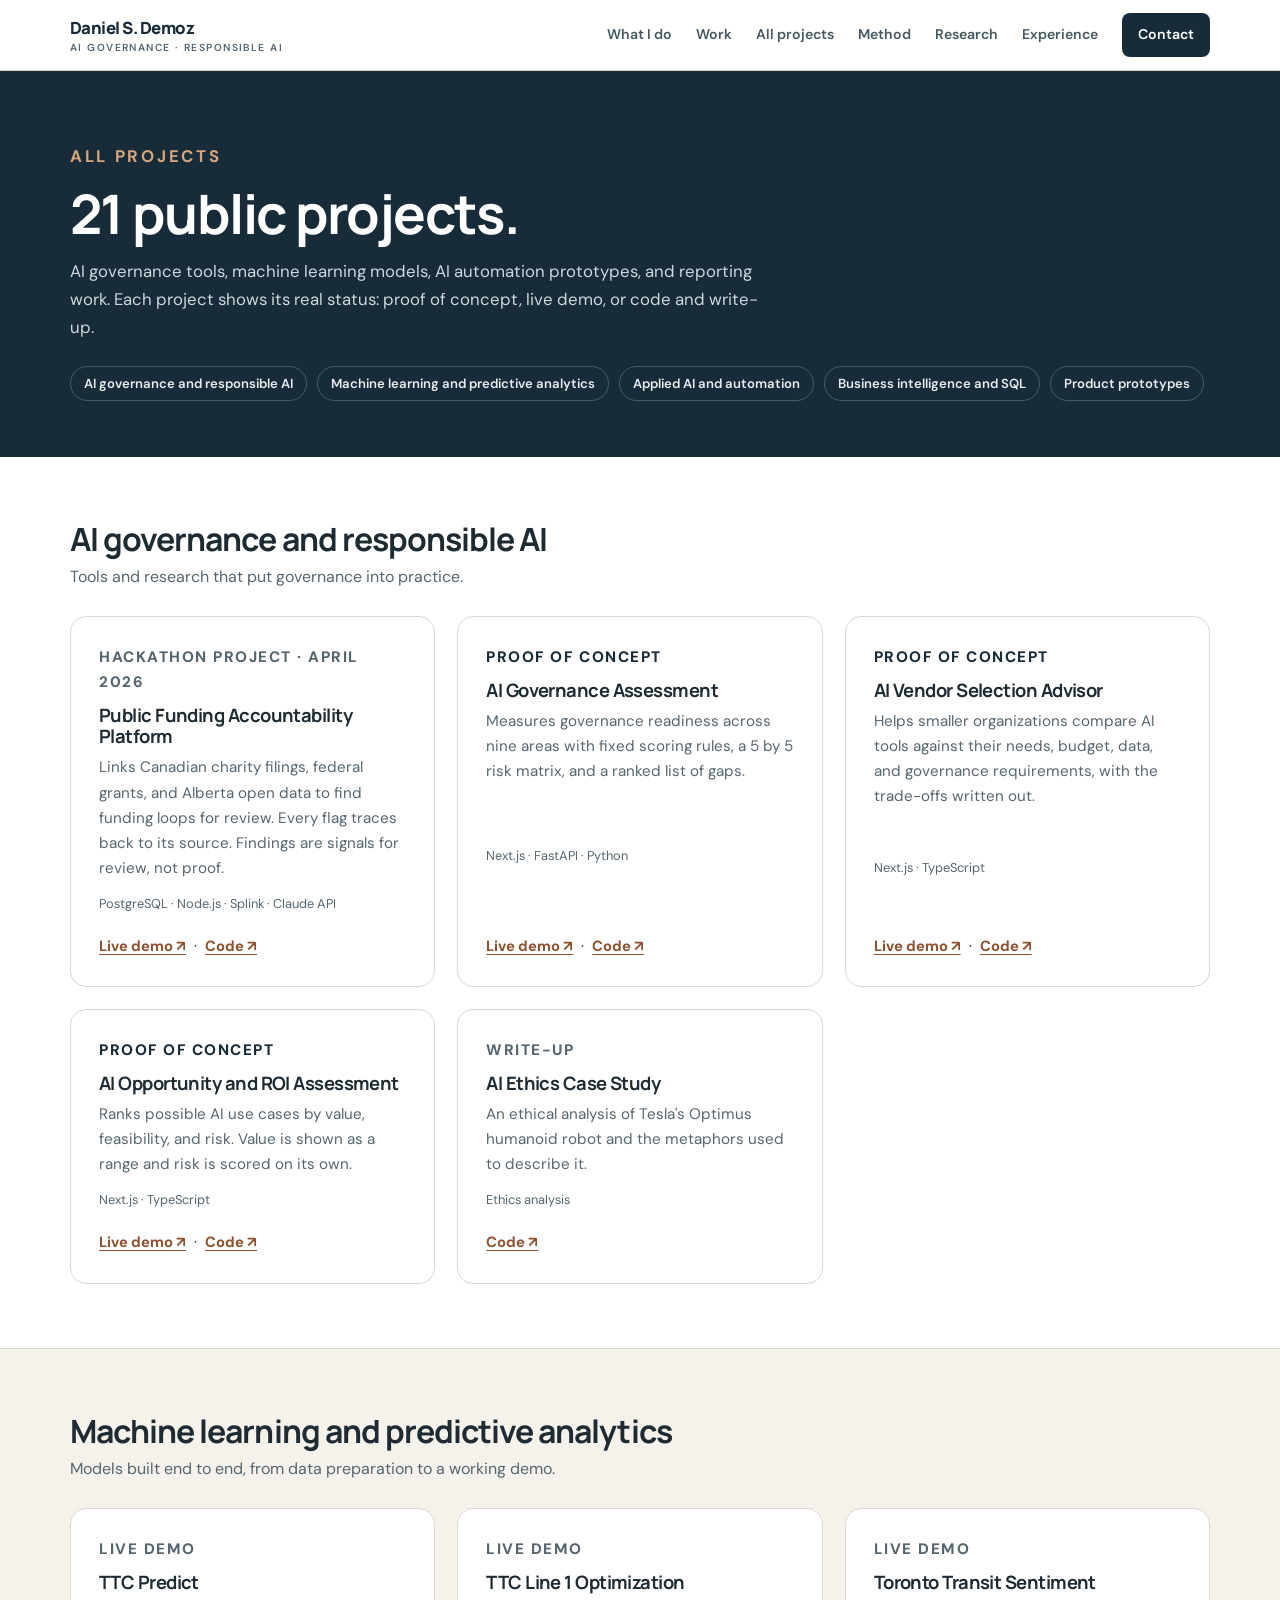
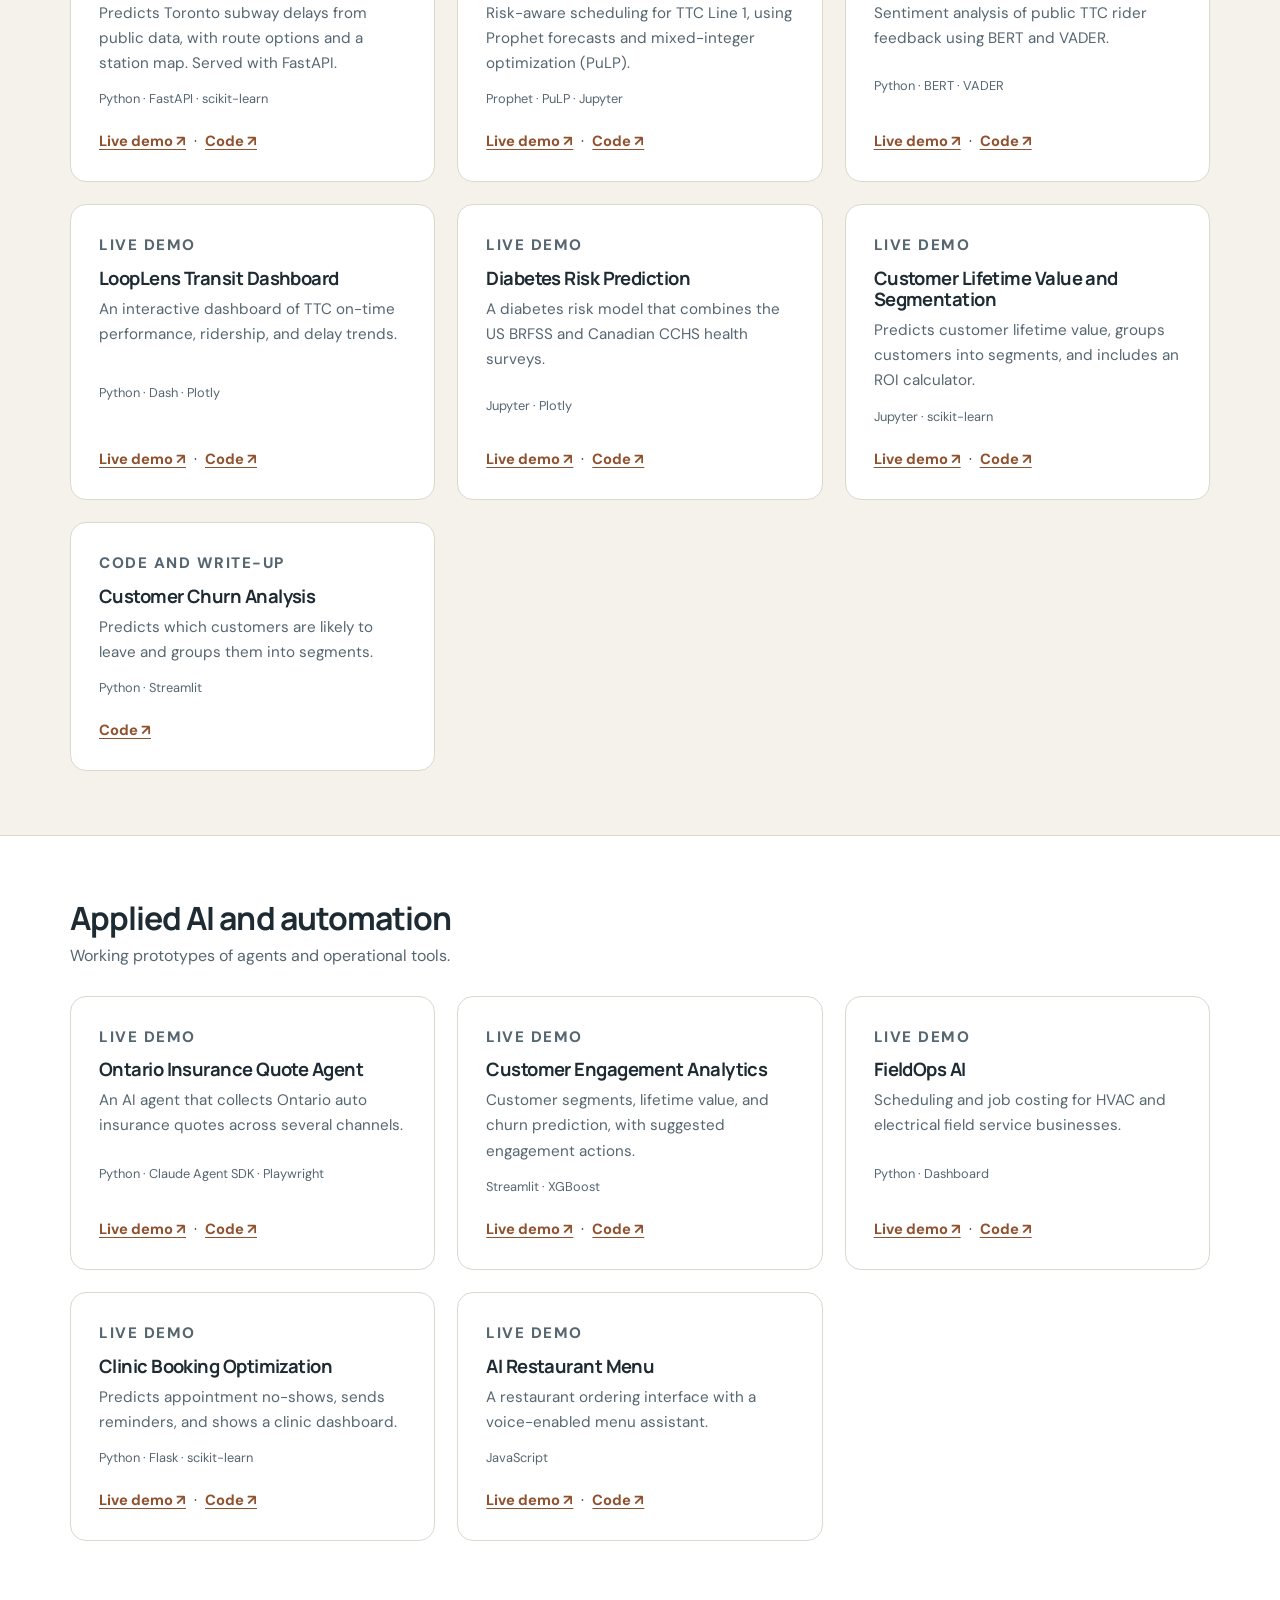
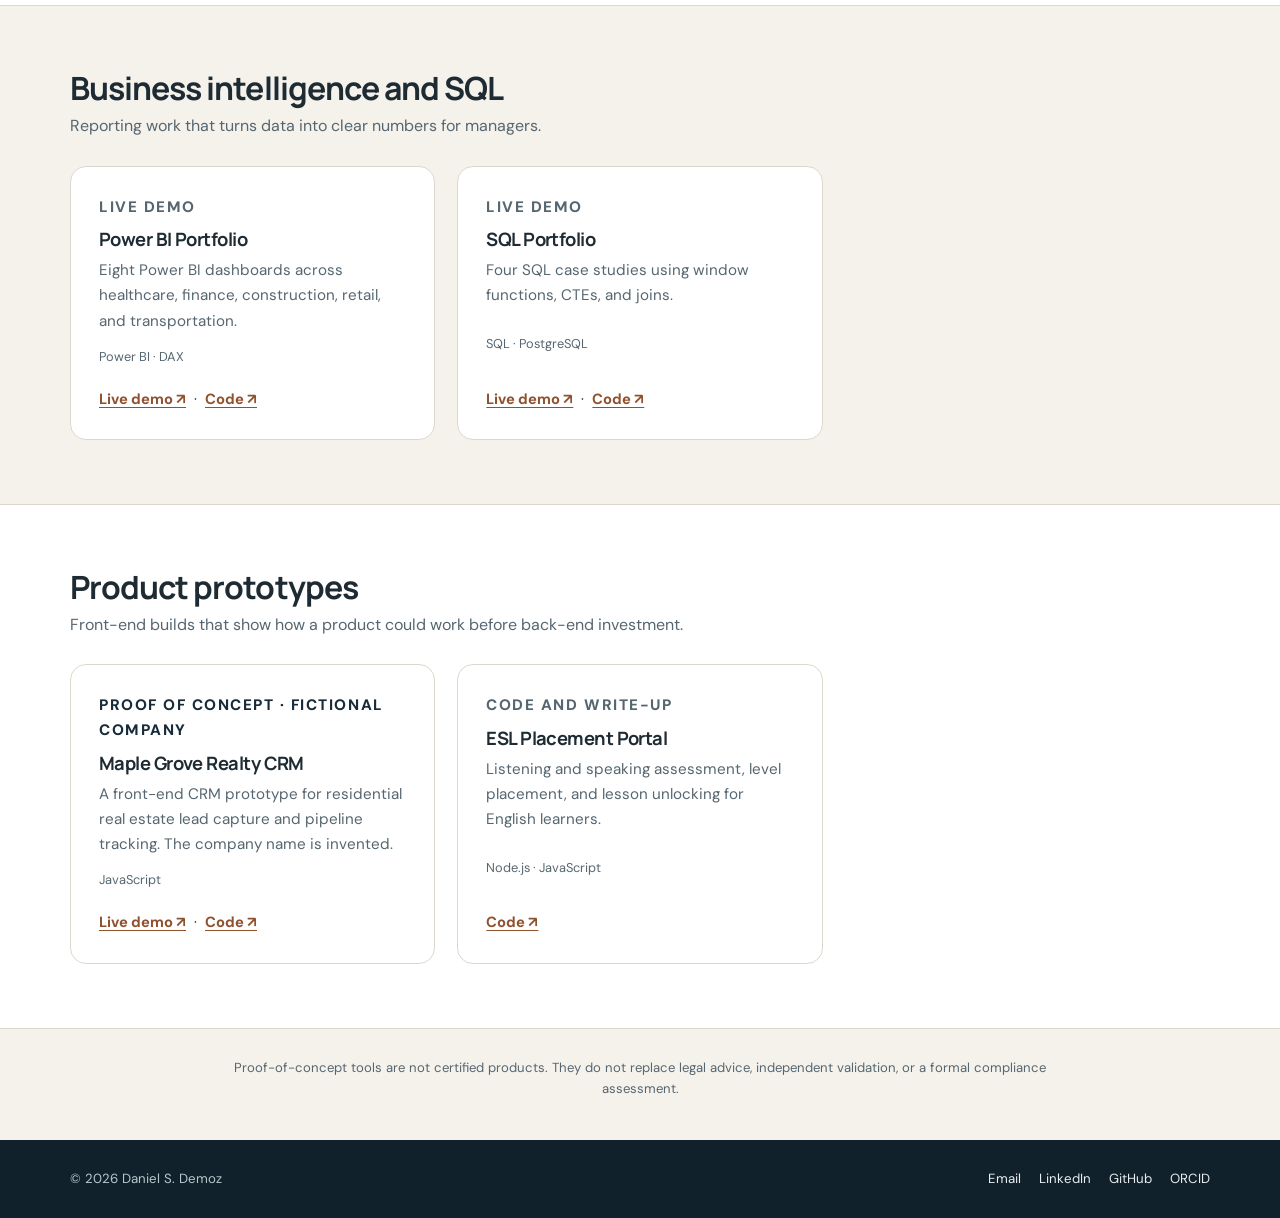
==== projects.html @ 6d8df090 "Add All projects page and link it from the home page" ====
<!doctype html>
<html lang="en">
<head>
  <meta charset="utf-8">
  <meta name="viewport" content="width=device-width, initial-scale=1">
  <title>All projects | Daniel S. Demoz</title>
  <meta name="description" content="All public projects by Daniel S. Demoz: AI governance tools, machine learning models, AI automation prototypes, Power BI and SQL work.">
  <meta name="author" content="Daniel S. Demoz">
  <meta name="theme-color" content="#172b38">
  <link rel="canonical" href="https://danieldemoz.com/projects">
  <meta property="og:type" content="website">
  <meta property="og:title" content="All projects | Daniel S. Demoz">
  <meta property="og:description" content="AI governance tools, machine learning models, AI automation prototypes, Power BI and SQL work.">
  <meta property="og:url" content="https://danieldemoz.com/projects">
  <meta property="og:image" content="https://danieldemoz.com/og-image.jpg">
  <meta name="twitter:card" content="summary_large_image">
  <link rel="icon" href="data:image/svg+xml,%3Csvg xmlns='http://www.w3.org/2000/svg' viewBox='0 0 64 64'%3E%3Crect width='64' height='64' rx='14' fill='%23172b38'/%3E%3Ctext x='32' y='42' text-anchor='middle' font-family='Arial' font-weight='700' font-size='26' fill='%23d7a47b'%3EDD%3C/text%3E%3C/svg%3E">
  <link rel="preconnect" href="https://fonts.googleapis.com">
  <link rel="preconnect" href="https://fonts.gstatic.com" crossorigin>
  <link href="https://fonts.googleapis.com/css2?family=DM+Sans:ital,wght@0,400;0,500;0,600;0,700;1,400&family=Manrope:wght@600;700;800&display=swap" rel="stylesheet">
  <style>
    :root {
      --navy: #172b38; --navy-2: #1f3a49; --navy-3: #10212b;
      --ink: #1e2b33; --muted: #566670; --paper: #f5f2ec; --white: #fff;
      --line: #ddd8ce; --line-2: #e9e4db;
      --copper: #b87548; --copper-dark: #8f512e; --copper-light: #d7a47b; --soft-copper: #f6ece2;
      --soft-blue: #eaf0f2;
      --radius: 16px; --shadow: 0 16px 40px rgba(23,43,56,.08); --max: 1140px;
    }
    * { box-sizing: border-box; }
    html { scroll-behavior: smooth; scroll-padding-top: 84px; }
    body { margin: 0; background: var(--paper); color: var(--ink); font-family: "DM Sans", system-ui, -apple-system, "Segoe UI", sans-serif; line-height: 1.65; -webkit-font-smoothing: antialiased; }
    img { max-width: 100%; height: auto; display: block; }
    a { color: inherit; }
    a:focus-visible, button:focus-visible { outline: 3px solid var(--copper); outline-offset: 3px; border-radius: 4px; }
    h1, h2, h3, .display { font-family: Manrope, "DM Sans", sans-serif; letter-spacing: -.03em; line-height: 1.15; margin: 0; }
    h2 { font-size: clamp(1.85rem, 3vw, 2.6rem); margin: .3rem 0 1rem; }
    h3 { font-size: 1.18rem; margin-bottom: .5rem; }
    p { margin: 0 0 1rem; }
    .container { width: min(var(--max), calc(100% - 40px)); margin-inline: auto; }
    .section { padding: 92px 0; border-bottom: 1px solid var(--line); }
    .section.white { background: var(--white); }
    .section.blue { background: var(--soft-blue); }
    .eyebrow { color: var(--copper-dark); text-transform: uppercase; letter-spacing: .16em; font-size: .74rem; font-weight: 700; margin: 0 0 .7rem; }
    .section-head { max-width: 740px; margin: 0 auto 46px; text-align: center; }
    .section-head p { color: var(--muted); font-size: 1.05rem; }
    .small { font-size: .85rem; }
    .skip { position: absolute; left: -999px; top: 8px; background: #fff; padding: 8px 12px; z-index: 50; }
    .skip:focus { left: 8px; }

    /* Nav */
    .nav { position: sticky; top: 0; z-index: 20; background: rgba(255,255,255,.95); backdrop-filter: blur(14px); border-bottom: 1px solid var(--line); }
    .nav-inner { min-height: 70px; display: flex; align-items: center; justify-content: space-between; gap: 24px; }
    .brand { text-decoration: none; font: 800 1.05rem Manrope, sans-serif; letter-spacing: -.03em; white-space: nowrap; color: var(--navy); }
    .brand small { display: block; color: var(--muted); font: 600 .64rem "DM Sans", sans-serif; letter-spacing: .14em; text-transform: uppercase; margin-top: 2px; }
    .nav-links { display: flex; align-items: center; gap: 24px; }
    .nav-links a { text-decoration: none; font-size: .88rem; font-weight: 600; color: #465761; }
    .nav-links a:hover { color: var(--copper-dark); }
    .nav-links .nav-cta { background: var(--navy); color: #fff; padding: 10px 16px; border-radius: 8px; }
    .nav-links .nav-cta:hover { background: var(--navy-2); color: #fff; }
    .menu-toggle { display: none; background: transparent; border: 1px solid var(--line); padding: 8px 12px; border-radius: 8px; color: var(--navy); font: 600 .9rem "DM Sans", sans-serif; cursor: pointer; }

    /* Hero */
    .hero { position: relative; background: var(--navy); color: #fff; padding: 92px 0 84px; overflow: hidden; }
    .hero::before { content: ""; position: absolute; inset: 0; background-image: radial-gradient(rgba(255,255,255,.07) 1px, transparent 1px); background-size: 22px 22px; mask-image: linear-gradient(90deg, transparent 0%, #000 55%, #000 100%); -webkit-mask-image: linear-gradient(90deg, transparent 0%, #000 55%, #000 100%); pointer-events: none; }
    .hero::after { content: ""; position: absolute; left: 0; top: 0; bottom: 0; width: 6px; background: var(--copper); }
    .hero-grid { position: relative; display: grid; grid-template-columns: minmax(0, 1.5fr) minmax(250px, .7fr); align-items: center; gap: 64px; }
    .hero .eyebrow { color: var(--copper-light); }
    .hero h1 { color: #fff; font-size: clamp(2.5rem, 5.4vw, 4.4rem); margin: .4rem 0 1.4rem; max-width: 780px; letter-spacing: -.04em; }
    .hero h1 span { color: var(--copper-light); }
    .hero-lead { color: #f1f4f5; font-size: clamp(1.15rem, 2vw, 1.38rem); max-width: 660px; margin-bottom: 1rem; font-weight: 500; }
    .hero-copy { color: #c7d3d9; max-width: 640px; }
    .hero-actions { display: flex; flex-wrap: wrap; gap: 12px; margin-top: 30px; }
    .btn { display: inline-flex; align-items: center; justify-content: center; gap: 6px; min-height: 46px; padding: 12px 19px; border-radius: 8px; text-decoration: none; font-weight: 700; font-size: .92rem; transition: transform .18s ease, background .18s ease, border-color .18s ease; }
    .btn:hover { transform: translateY(-2px); }
    .facts { margin: 14px 0 16px; display: grid; gap: 8px; }
    .facts div { display: grid; grid-template-columns: 78px 1fr; gap: 10px; font-size: .9rem; line-height: 1.5; }
    .facts dt { font-weight: 700; color: var(--copper); text-transform: uppercase; letter-spacing: .06em; font-size: .72rem; padding-top: 3px; }
    .facts dd { margin: 0; color: var(--muted); }
    .btn-copper { background: var(--copper-light); color: #172b38; }
    .btn-copper:hover { background: #e6b991; }
    .btn-outline-light { border: 1px solid #7f9099; color: #fff; }
    .btn-outline-light:hover { background: rgba(255,255,255,.08); border-color: #b9c6cc; }
    .btn-outline { border: 1px solid var(--line); color: var(--navy); background: #fff; }
    .btn-outline:hover { border-color: var(--copper); }
    .hero-frameworks { margin-top: 34px; padding-top: 22px; border-top: 1px solid rgba(255,255,255,.12); display: flex; flex-wrap: wrap; gap: 8px; align-items: center; }
    .hero-frameworks span:first-child { color: #9fb0b8; font-size: .74rem; letter-spacing: .12em; text-transform: uppercase; font-weight: 700; margin-right: 6px; }
    .chip-dark { border: 1px solid rgba(255,255,255,.18); color: #dfe7ea; border-radius: 99px; padding: 4px 11px; font-size: .76rem; font-weight: 600; }
    .portrait-wrap { max-width: 320px; justify-self: end; width: 100%; }
    .portrait { border-radius: 18px; overflow: hidden; border: 1px solid rgba(255,255,255,.18); background: var(--navy-2); box-shadow: 0 28px 70px rgba(0,0,0,.28); }
    .portrait img { width: 100%; aspect-ratio: 4 / 5; object-fit: cover; object-position: center 20%; }
    .portrait-note { color: #c7d3d9; font-size: .8rem; padding: 13px 16px; border-top: 1px solid rgba(255,255,255,.12); display: flex; justify-content: space-between; gap: 8px; }
    .portrait-note strong { color: #fff; font-weight: 600; }

    /* Proof strip */
    .proof { background: #e9e4db; border-bottom: 1px solid var(--line); }
    .proof-grid { display: grid; grid-template-columns: repeat(4, 1fr); }
    .proof-item { padding: 28px 22px; border-right: 1px solid #d4cec2; }
    .proof-item:last-child { border-right: 0; }
    .proof-value { display: block; font: 800 clamp(1.2rem, 2vw, 1.6rem) Manrope, sans-serif; letter-spacing: -.035em; color: var(--navy); margin-bottom: 4px; }
    .proof-value em { font-style: italic; }
    .proof-label { color: var(--muted); font-size: .83rem; line-height: 1.45; }

    /* Cards */
    .grid-2 { display: grid; grid-template-columns: repeat(2, minmax(0, 1fr)); gap: 22px; }
    .grid-3 { display: grid; grid-template-columns: repeat(3, minmax(0, 1fr)); gap: 22px; }
    .card { background: #fff; border: 1px solid var(--line); border-radius: var(--radius); padding: 28px; transition: box-shadow .2s ease; }
    .card:hover { box-shadow: var(--shadow); }
    .card p { color: var(--muted); font-size: .95rem; }
    .tag-row { display: flex; flex-wrap: wrap; gap: 7px; margin: 14px 0 18px; }
    .tag { border: 1px solid var(--line); background: #fbfaf7; color: #43535d; border-radius: 99px; padding: 4px 10px; font-size: .75rem; font-weight: 600; }
    .link { color: var(--copper-dark); font-weight: 700; text-decoration: underline; text-decoration-thickness: 1px; text-underline-offset: 3px; }
    .link:hover { color: var(--navy); }
    .step-num { display: inline-grid; place-items: center; width: 34px; height: 34px; border-radius: 10px; background: var(--navy); color: #fff; font: 700 .8rem Manrope, sans-serif; }
    .label { color: var(--copper-dark); text-transform: uppercase; letter-spacing: .1em; font-size: .7rem; font-weight: 800; margin: 0 0 .9rem; }
    .gives { margin: auto 0 0; padding-top: 14px; border-top: 1px solid var(--line-2); font-size: .9rem; color: var(--ink) !important; font-style: italic; }
    .gives b { font-style: normal; color: var(--copper-dark); font-weight: 700; }

    /* What I do */
    .depth-now { display: grid; grid-template-columns: 1.2fr .8fr; gap: 0; background: #fff; border: 1px solid var(--line); border-radius: 20px; overflow: hidden; box-shadow: var(--shadow); margin-bottom: 22px; }
    .depth-now-main { padding: 34px 36px; border-left: 5px solid var(--copper); display: flex; flex-direction: column; }
    .depth-now-side { background: var(--soft-copper); padding: 34px 32px; }
    .depth-now-side h4 { font: 700 .74rem "DM Sans", sans-serif; text-transform: uppercase; letter-spacing: .14em; color: var(--copper-dark); margin: 0 0 14px; }
    .now-pill { display: inline-block; background: var(--copper); color: #fff; font-size: .7rem; font-weight: 800; letter-spacing: .12em; text-transform: uppercase; padding: 3px 10px; border-radius: 99px; margin-left: 8px; vertical-align: middle; }
    .fw-list { list-style: none; padding: 0; margin: 0; }
    .fw-list li { padding: 10px 0; border-bottom: 1px solid #ead9c8; font-weight: 600; font-size: .93rem; color: var(--ink); }
    .fw-list li:last-child { border-bottom: 0; }
    .fw-list li span { display: block; font-weight: 400; color: var(--muted); font-size: .82rem; }
    .depth-card { display: flex; flex-direction: column; }
    .depth-card h3 { margin-top: 14px; }
    .foundation { display: grid; grid-template-columns: 260px 1fr; gap: 28px; align-items: start; background: transparent; border: 1px dashed #cfc8bb; border-radius: var(--radius); padding: 24px 28px; margin-top: 22px; }
    .foundation h3 { font-size: 1.05rem; margin-top: 12px; }
    .foundation p { color: var(--muted); font-size: .93rem; }

    /* Work */
    .featured { background: #fff; border: 1px solid var(--line); border-radius: 22px; overflow: hidden; display: grid; grid-template-columns: .9fr 1.1fr; box-shadow: var(--shadow); }
    .featured-aside { background: var(--navy); color: #fff; padding: 34px; display: flex; flex-direction: column; gap: 26px; }
    .featured-aside .eyebrow { color: var(--copper-light); }
    .featured-aside h3 { color: #fff; font-size: 1.6rem; }
    .featured-aside p { color: #cdd8dd; font-size: .93rem; }
    .featured-number { font: 800 clamp(2rem, 4vw, 3rem) Manrope, sans-serif; letter-spacing: -.05em; line-height: 1; }
    .featured-number-label { color: #cdd8dd; font-size: .8rem; margin-top: 8px; }
    .shot { border-radius: 10px; overflow: hidden; border: 1px solid var(--line); background: #f3f1ec; }
    .shot-bar { display: flex; gap: 5px; padding: 8px 10px; background: #ece8e1; border-bottom: 1px solid var(--line); }
    .shot-bar i { width: 8px; height: 8px; border-radius: 50%; background: #cfc8bb; }
    .shot img { width: 100%; aspect-ratio: 5 / 3; object-fit: cover; object-position: top; }
    .featured-aside .shot { border-color: rgba(255,255,255,.15); }
    .featured-aside .shot-bar { background: #223f4f; border-color: rgba(255,255,255,.1); }
    .featured-aside .shot-bar i { background: #4c6672; }
    .featured-body { padding: 34px 36px; }
    .featured-body > p { color: var(--muted); }
    .pipeline { display: flex; flex-wrap: wrap; align-items: stretch; gap: 0; margin: 22px 0 8px; }
    .pipe { flex: 1 1 0; min-width: 96px; background: var(--soft-blue); border: 1px solid #d4dfe3; padding: 10px 10px 9px; position: relative; font-size: .76rem; line-height: 1.3; color: var(--navy); font-weight: 700; }
    .pipe small { display: block; font-weight: 500; color: var(--muted); margin-top: 3px; font-size: .7rem; }
    .pipe + .pipe { border-left: 0; }
    .pipe:first-child { border-radius: 10px 0 0 10px; }
    .pipe:last-child { border-radius: 0 10px 10px 0; background: var(--soft-copper); border-color: #ead9c8; color: var(--copper-dark); }
    .pipe-caption { font-size: .78rem; color: var(--muted); margin-bottom: 18px; }
    .check-list { padding: 0; list-style: none; margin: 14px 0 18px; }
    .check-list li { position: relative; padding-left: 26px; margin: 8px 0; color: var(--muted); font-size: .94rem; }
    .check-list li::before { content: "✓"; position: absolute; left: 0; color: var(--copper-dark); font-weight: 800; }
    .lesson { background: var(--paper); border-radius: 12px; padding: 14px 16px; font-size: .92rem; margin-bottom: 20px; }
    .project-card { display: flex; flex-direction: column; padding: 0; overflow: hidden; }
    .project-card .shot { border: 0; border-bottom: 1px solid var(--line); border-radius: 0; }
    .project-body { padding: 22px 24px 24px; display: flex; flex-direction: column; flex: 1; }
    .project-body p { font-size: .92rem; }
    .project-body .focus { font-size: .85rem; color: var(--ink); }
    .project-body .focus b { color: var(--copper-dark); }
    .project-links { margin-top: auto; padding-top: 8px; font-size: .92rem; }
    .case { margin-top: 24px; background: #fff; border: 1px solid var(--line); border-radius: 22px; padding: 34px 36px; box-shadow: var(--shadow); }
    .case-head { display: grid; grid-template-columns: 1.1fr .9fr; gap: 28px; align-items: start; margin-bottom: 22px; }
    .case-head h3 { font-size: 1.5rem; margin: 0 0 10px; }
    .case-head p { color: var(--muted); margin: 0 0 10px; }
    .case h4 { font-size: .78rem; text-transform: uppercase; letter-spacing: .1em; color: var(--copper-dark); margin: 0 0 10px; }
    .case-table { width: 100%; border-collapse: collapse; font-size: .9rem; margin: 0 0 24px; }
    .case-table th, .case-table td { text-align: left; vertical-align: top; padding: 11px 12px; border-bottom: 1px solid var(--line); }
    .case-table th { font-size: .74rem; text-transform: uppercase; letter-spacing: .08em; color: var(--navy); background: var(--paper); }
    .case-table td { color: var(--muted); }
    .case-table td:first-child { color: var(--navy); font-weight: 600; width: 46%; }
    .rules { display: grid; grid-template-columns: 1fr 1fr; gap: 18px; margin-bottom: 18px; }
    .rules > div { border: 1px solid var(--line); border-radius: 14px; padding: 18px 20px; }
    .rules ul { margin: 0; padding-left: 18px; }
    .rules li { color: var(--muted); font-size: .9rem; margin: 7px 0; }
    .rules li b { color: var(--navy); }
    @media (max-width: 720px) { .case { padding: 24px 20px; } .case-head, .rules { grid-template-columns: 1fr; } .case-table td:first-child { width: auto; } }
    .disclaimer { font-size: .82rem; color: var(--muted); margin: 22px auto 0; max-width: 820px; text-align: center; }

    /* Method */
    .method-intro { max-width: 760px; margin: 0 auto 40px; text-align: center; }
    .method-intro p { color: var(--muted); font-size: 1.05rem; }
    .lifecycle { display: grid; grid-template-columns: repeat(3, 1fr); gap: 16px; position: relative; }
    .life-step { background: #fff; border: 1px solid var(--line); border-radius: 16px; padding: 24px; display: flex; flex-direction: column; position: relative; }
    .life-step.is-focus { border-color: var(--copper); box-shadow: 0 0 0 3px var(--soft-copper); }
    .life-step h3 { margin: 14px 0 6px; font-size: 1.1rem; }
    .life-step .q { color: var(--muted); font-size: .9rem; }
    .output { margin-top: auto; display: block; background: var(--soft-blue); border-radius: 10px; padding: 10px 12px; font-size: .83rem; color: var(--navy); }
    .output b { display: block; font-size: .66rem; letter-spacing: .14em; text-transform: uppercase; color: var(--copper-dark); margin-bottom: 2px; }
    .method-note { text-align: center; font-size: .85rem; color: var(--muted); margin: 22px 0 0; }

    /* Research */
    .book { display: grid; grid-template-columns: 150px 1fr; gap: 30px; align-items: center; background: #fff; border: 1px solid var(--line); border-radius: 20px; padding: 28px 32px; box-shadow: var(--shadow); margin-bottom: 18px; }
    .book img { width: 150px; border-radius: 6px; box-shadow: 0 14px 30px rgba(23,43,56,.2); }
    .book h3 { font-size: 1.5rem; }
    .book p { color: var(--muted); }
    .paper { display: grid; grid-template-columns: 52px 1fr; gap: 18px; padding: 24px; background: #fff; border: 1px solid var(--line); border-radius: 16px; }
    .paper-icon { width: 52px; height: 52px; display: grid; place-items: center; border-radius: 12px; color: var(--copper-dark); background: var(--soft-copper); }
    .paper-icon svg { width: 24px; height: 24px; }
    .paper p { color: var(--muted); font-size: .92rem; }
    .type { color: var(--copper-dark); font-size: .7rem; font-weight: 800; text-transform: uppercase; letter-spacing: .1em; margin-bottom: 6px; }
    .article { display: flex; flex-direction: column; }
    .article h3 { font-size: 1.05rem; }
    .article .link { margin-top: auto; }

    /* Experience */
    .timeline { border-top: 1px solid var(--line); }
    .timeline-item { display: grid; grid-template-columns: 200px 1fr; gap: 28px; padding: 26px 0; border-bottom: 1px solid var(--line); }
    .timeline-date { color: var(--copper-dark); font-weight: 700; font-size: .85rem; padding-top: 3px; }
    .timeline-item h3 { font-size: 1.12rem; margin-bottom: 2px; }
    .timeline-item .org { color: var(--ink); font-weight: 600; font-size: .92rem; margin-bottom: 8px; }
    .timeline-item ul { margin: 0; padding-left: 18px; color: var(--muted); font-size: .93rem; }
    .timeline-item li { margin: 4px 0; }
    .timeline-item p { color: var(--muted); font-size: .93rem; margin: 0; }
    .edu-grid { display: grid; grid-template-columns: repeat(2, 1fr); gap: 14px 28px; }
    .edu-grid div { font-size: .92rem; color: var(--muted); }
    .edu-grid strong { display: block; color: var(--ink); font-size: .95rem; }
    .status { display: inline-block; font-size: .72rem; font-weight: 700; color: var(--copper-dark); background: var(--soft-copper); border-radius: 99px; padding: 2px 9px; margin-left: 6px; }

    /* Contact */
    .contact-panel { position: relative; overflow: hidden; background: var(--navy); color: #fff; border-radius: 24px; padding: clamp(30px, 5vw, 58px); text-align: center; }
    .contact-panel::before { content: ""; position: absolute; inset: 0; background-image: radial-gradient(rgba(255,255,255,.06) 1px, transparent 1px); background-size: 22px 22px; pointer-events: none; }
    .contact-panel > * { position: relative; }
    .contact-panel .eyebrow { color: var(--copper-light); }
    .contact-panel h2 { color: #fff; }
    .contact-panel p { color: #cdd8dd; max-width: 640px; margin: 0 auto 24px; }
    .contact-links { display: flex; flex-wrap: wrap; justify-content: center; gap: 11px; }
    footer { background: var(--navy-3); color: #b9c6cc; padding: 28px 0; font-size: .83rem; }
    .footer-inner { display: flex; justify-content: space-between; align-items: center; gap: 20px; }
    .footer-links { display: flex; gap: 18px; }
    footer a { color: #e7edf0; text-decoration: none; }
    footer a:hover { color: var(--copper-light); }

    /* Responsive */
    @media (max-width: 960px) {
      .nav-links { gap: 14px; }
      .nav-links a { font-size: .82rem; }
      .hero-grid { gap: 36px; }
      .grid-3 { grid-template-columns: repeat(2, minmax(0, 1fr)); }
      .featured, .depth-now { grid-template-columns: 1fr; }
      .lifecycle { grid-template-columns: repeat(2, 1fr); }
    }
    @media (max-width: 720px) {
      .container { width: min(100% - 32px, var(--max)); }
      .section { padding: 64px 0; }
      .nav-inner { min-height: 62px; }
      .menu-toggle { display: inline-block; }
      .nav-links { display: none; position: absolute; top: 62px; left: 0; right: 0; padding: 12px 20px 20px; background: #fff; border-bottom: 1px solid var(--line); flex-direction: column; align-items: stretch; gap: 0; }
      .nav-links.open { display: flex; }
      .nav-links a { padding: 11px 4px; font-size: .96rem; }
      .nav-links .nav-cta { text-align: center; margin-top: 8px; }
      .hero { padding: 58px 0 56px; }
      .hero-grid { grid-template-columns: 1fr; gap: 32px; }
      .portrait-wrap { justify-self: start; max-width: 200px; order: -1; }
      .portrait-note { flex-direction: column; gap: 0; }
      .proof-grid { grid-template-columns: repeat(2, 1fr); }
      .proof-item { padding: 20px 14px; border-bottom: 1px solid #d4cec2; }
      .proof-item:nth-child(2) { border-right: 0; }
      .proof-item:nth-child(n+3) { border-bottom: 0; }
      .grid-2, .grid-3, .lifecycle, .edu-grid { grid-template-columns: 1fr; }
      .depth-now-main, .depth-now-side, .featured-body, .featured-aside { padding: 26px 22px; }
      .foundation { grid-template-columns: 1fr; gap: 6px; padding: 22px; }
      .pipe { flex: 1 1 45%; border-left: 1px solid #d4dfe3 !important; border-radius: 0 !important; }
      .pipeline { gap: 6px; }
      .pipe { border-radius: 8px !important; }
      .book { grid-template-columns: 90px 1fr; gap: 18px; padding: 22px; }
      .book img { width: 90px; }
      .book h3 { font-size: 1.2rem; }
      .paper { grid-template-columns: 1fr; gap: 12px; padding: 20px; }
      .timeline-item { grid-template-columns: 1fr; gap: 4px; }
      .footer-inner { flex-direction: column; align-items: flex-start; }
    }
    @media (prefers-reduced-motion: reduce) {
      html { scroll-behavior: auto; }
      *, *::before, *::after { transition-duration: .01ms !important; }
    }
  
    .phero { background: var(--navy); color: #fff; padding: 72px 0 56px; }
    .phero h1 { color: #fff; font-size: clamp(2.2rem, 5vw, 3.4rem); margin: 0 0 14px; }
    .phero p { color: #cdd8dd; max-width: 700px; font-size: 1.05rem; }
    .phero .eyebrow { color: var(--copper-light); }
    .jump { display: flex; flex-wrap: wrap; gap: 10px; margin-top: 24px; }
    .jump a { border: 1px solid rgba(255,255,255,.22); color: #e7edf0; border-radius: 99px; padding: 6px 13px; font-size: .82rem; font-weight: 600; text-decoration: none; }
    .jump a:hover { border-color: var(--copper-light); color: #fff; }
    .pgroup { padding: 64px 0; }
    .group-head { margin-bottom: 26px; }
    .group-head h2 { font-size: clamp(1.5rem, 3vw, 2rem); margin: 0 0 6px; }
    .group-head p { color: var(--muted); margin: 0; }
    .pcard { display: flex; flex-direction: column; }
    .pcard h3 { font-size: 1.15rem; margin: 0 0 8px; }
    .pcard p { margin: 0 0 12px; }
    .pcard .tech { font-size: .8rem; color: var(--muted); margin-top: auto; }
    .pcard .label { margin-bottom: .6rem; }
    .pcard .label.is-poc { color: var(--navy); }
  </style>
</head>
<body>
  <a class="skip" href="#main">Skip to content</a>

  <nav class="nav" aria-label="Main navigation">
    <div class="container nav-inner">
      <a class="brand" href="/">Daniel S. Demoz<small>AI governance · responsible AI</small></a>
      <button class="menu-toggle" type="button" aria-expanded="false" aria-controls="nav-links">Menu</button>
      <div class="nav-links" id="nav-links">
        <a href="/#focus">What I do</a>
        <a href="/#work">Work</a>
        <a href="/projects" aria-current="page">All projects</a>
        <a href="/#method">Method</a>
        <a href="/#research">Research</a>
        <a href="/#experience">Experience</a>
        <a class="nav-cta" href="/#contact">Contact</a>
      </div>
    </div>
  </nav>

  <main id="main">
    <header class="phero">
      <div class="container">
        <p class="eyebrow">All projects</p>
        <h1>21 public projects.</h1>
        <p>AI governance tools, machine learning models, AI automation prototypes, and reporting work. Each project shows its real status: proof of concept, live demo, or code and write-up.</p>
        <nav class="jump" aria-label="Project groups"><a href="#g1">AI governance and responsible AI</a><a href="#g2">Machine learning and predictive analytics</a><a href="#g3">Applied AI and automation</a><a href="#g4">Business intelligence and SQL</a><a href="#g5">Product prototypes</a></nav>
      </div>
    </header>

    <section class="section white pgroup" id="g1">
      <div class="container">
        <div class="group-head"><h2>AI governance and responsible AI</h2><p>Tools and research that put governance into practice.</p></div>
        <div class="grid-3">
          <article class="card pcard">
            <p class="label">Hackathon project · April 2026</p>
            <h3>Public Funding Accountability Platform</h3>
            <p>Links Canadian charity filings, federal grants, and Alberta open data to find funding loops for review. Every flag traces back to its source. Findings are signals for review, not proof.</p>
            <p class="tech">PostgreSQL · Node.js · Splink · Claude API</p>
            <div class="project-links"><a class="link" href="https://danieldemoz.github.io/evidence-ai-funding-audit/" target="_blank" rel="noopener">Live demo ↗</a> &nbsp;·&nbsp; <a class="link" href="https://github.com/DanielDemoz/evidence-ai-funding-audit" target="_blank" rel="noopener">Code ↗</a></div>
          </article>
          <article class="card pcard">
            <p class="label is-poc">Proof of concept</p>
            <h3>AI Governance Assessment</h3>
            <p>Measures governance readiness across nine areas with fixed scoring rules, a 5 by 5 risk matrix, and a ranked list of gaps.</p>
            <p class="tech">Next.js · FastAPI · Python</p>
            <div class="project-links"><a class="link" href="https://danieldemoz.github.io/ai-governance-assessment/" target="_blank" rel="noopener">Live demo ↗</a> &nbsp;·&nbsp; <a class="link" href="https://github.com/DanielDemoz/ai-governance-assessment" target="_blank" rel="noopener">Code ↗</a></div>
          </article>
          <article class="card pcard">
            <p class="label is-poc">Proof of concept</p>
            <h3>AI Vendor Selection Advisor</h3>
            <p>Helps smaller organizations compare AI tools against their needs, budget, data, and governance requirements, with the trade-offs written out.</p>
            <p class="tech">Next.js · TypeScript</p>
            <div class="project-links"><a class="link" href="https://danieldemoz.github.io/ai-vendor-selection-governance-advisor/" target="_blank" rel="noopener">Live demo ↗</a> &nbsp;·&nbsp; <a class="link" href="https://github.com/DanielDemoz/ai-vendor-selection-governance-advisor" target="_blank" rel="noopener">Code ↗</a></div>
          </article>
          <article class="card pcard">
            <p class="label is-poc">Proof of concept</p>
            <h3>AI Opportunity and ROI Assessment</h3>
            <p>Ranks possible AI use cases by value, feasibility, and risk. Value is shown as a range and risk is scored on its own.</p>
            <p class="tech">Next.js · TypeScript</p>
            <div class="project-links"><a class="link" href="https://danieldemoz.github.io/ai-opportunity-roi-assessment/" target="_blank" rel="noopener">Live demo ↗</a> &nbsp;·&nbsp; <a class="link" href="https://github.com/DanielDemoz/ai-opportunity-roi-assessment" target="_blank" rel="noopener">Code ↗</a></div>
          </article>
          <article class="card pcard">
            <p class="label">Write-up</p>
            <h3>AI Ethics Case Study</h3>
            <p>An ethical analysis of Tesla&#x27;s Optimus humanoid robot and the metaphors used to describe it.</p>
            <p class="tech">Ethics analysis</p>
            <div class="project-links"><a class="link" href="https://github.com/DanielDemoz/ai-ethics-case-study" target="_blank" rel="noopener">Code ↗</a></div>
          </article>
        </div>
      </div>
    </section>
    <section class="section  pgroup" id="g2">
      <div class="container">
        <div class="group-head"><h2>Machine learning and predictive analytics</h2><p>Models built end to end, from data preparation to a working demo.</p></div>
        <div class="grid-3">
          <article class="card pcard">
            <p class="label">Live demo</p>
            <h3>TTC Predict</h3>
            <p>Predicts Toronto subway delays from public data, with route options and a station map. Served with FastAPI.</p>
            <p class="tech">Python · FastAPI · scikit-learn</p>
            <div class="project-links"><a class="link" href="https://danieldemoz.github.io/ttc-predict/" target="_blank" rel="noopener">Live demo ↗</a> &nbsp;·&nbsp; <a class="link" href="https://github.com/DanielDemoz/ttc-predict" target="_blank" rel="noopener">Code ↗</a></div>
          </article>
          <article class="card pcard">
            <p class="label">Live demo</p>
            <h3>TTC Line 1 Optimization</h3>
            <p>Risk-aware scheduling for TTC Line 1, using Prophet forecasts and mixed-integer optimization (PuLP).</p>
            <p class="tech">Prophet · PuLP · Jupyter</p>
            <div class="project-links"><a class="link" href="https://danieldemoz.github.io/TTC-Line1-Optimization/" target="_blank" rel="noopener">Live demo ↗</a> &nbsp;·&nbsp; <a class="link" href="https://github.com/DanielDemoz/TTC-Line1-Optimization" target="_blank" rel="noopener">Code ↗</a></div>
          </article>
          <article class="card pcard">
            <p class="label">Live demo</p>
            <h3>Toronto Transit Sentiment</h3>
            <p>Sentiment analysis of public TTC rider feedback using BERT and VADER.</p>
            <p class="tech">Python · BERT · VADER</p>
            <div class="project-links"><a class="link" href="https://danieldemoz.github.io/toronto-transit-sentiment-nlp/" target="_blank" rel="noopener">Live demo ↗</a> &nbsp;·&nbsp; <a class="link" href="https://github.com/DanielDemoz/toronto-transit-sentiment-nlp" target="_blank" rel="noopener">Code ↗</a></div>
          </article>
          <article class="card pcard">
            <p class="label">Live demo</p>
            <h3>LoopLens Transit Dashboard</h3>
            <p>An interactive dashboard of TTC on-time performance, ridership, and delay trends.</p>
            <p class="tech">Python · Dash · Plotly</p>
            <div class="project-links"><a class="link" href="https://danieldemoz.github.io/interactive-transit-dashboard/" target="_blank" rel="noopener">Live demo ↗</a> &nbsp;·&nbsp; <a class="link" href="https://github.com/DanielDemoz/interactive-transit-dashboard" target="_blank" rel="noopener">Code ↗</a></div>
          </article>
          <article class="card pcard">
            <p class="label">Live demo</p>
            <h3>Diabetes Risk Prediction</h3>
            <p>A diabetes risk model that combines the US BRFSS and Canadian CCHS health surveys.</p>
            <p class="tech">Jupyter · Plotly</p>
            <div class="project-links"><a class="link" href="https://danieldemoz.github.io/Diabetes-Risk-Prediction-Using-BRFSS-US-and-CCHS-Canada/" target="_blank" rel="noopener">Live demo ↗</a> &nbsp;·&nbsp; <a class="link" href="https://github.com/DanielDemoz/Diabetes-Risk-Prediction-Using-BRFSS-US-and-CCHS-Canada" target="_blank" rel="noopener">Code ↗</a></div>
          </article>
          <article class="card pcard">
            <p class="label">Live demo</p>
            <h3>Customer Lifetime Value and Segmentation</h3>
            <p>Predicts customer lifetime value, groups customers into segments, and includes an ROI calculator.</p>
            <p class="tech">Jupyter · scikit-learn</p>
            <div class="project-links"><a class="link" href="https://danieldemoz.github.io/customer-segmentation-clv/" target="_blank" rel="noopener">Live demo ↗</a> &nbsp;·&nbsp; <a class="link" href="https://github.com/DanielDemoz/customer-segmentation-clv" target="_blank" rel="noopener">Code ↗</a></div>
          </article>
          <article class="card pcard">
            <p class="label">Code and write-up</p>
            <h3>Customer Churn Analysis</h3>
            <p>Predicts which customers are likely to leave and groups them into segments.</p>
            <p class="tech">Python · Streamlit</p>
            <div class="project-links"><a class="link" href="https://github.com/DanielDemoz/ecommerce-churn-analysis" target="_blank" rel="noopener">Code ↗</a></div>
          </article>
        </div>
      </div>
    </section>
    <section class="section white pgroup" id="g3">
      <div class="container">
        <div class="group-head"><h2>Applied AI and automation</h2><p>Working prototypes of agents and operational tools.</p></div>
        <div class="grid-3">
          <article class="card pcard">
            <p class="label">Live demo</p>
            <h3>Ontario Insurance Quote Agent</h3>
            <p>An AI agent that collects Ontario auto insurance quotes across several channels.</p>
            <p class="tech">Python · Claude Agent SDK · Playwright</p>
            <div class="project-links"><a class="link" href="https://danieldemoz.github.io/ontario-quote-agent/" target="_blank" rel="noopener">Live demo ↗</a> &nbsp;·&nbsp; <a class="link" href="https://github.com/DanielDemoz/ontario-quote-agent" target="_blank" rel="noopener">Code ↗</a></div>
          </article>
          <article class="card pcard">
            <p class="label">Live demo</p>
            <h3>Customer Engagement Analytics</h3>
            <p>Customer segments, lifetime value, and churn prediction, with suggested engagement actions.</p>
            <p class="tech">Streamlit · XGBoost</p>
            <div class="project-links"><a class="link" href="https://danieldemoz.github.io/brukd-ai-customer-engagement/" target="_blank" rel="noopener">Live demo ↗</a> &nbsp;·&nbsp; <a class="link" href="https://github.com/DanielDemoz/brukd-ai-customer-engagement" target="_blank" rel="noopener">Code ↗</a></div>
          </article>
          <article class="card pcard">
            <p class="label">Live demo</p>
            <h3>FieldOps AI</h3>
            <p>Scheduling and job costing for HVAC and electrical field service businesses.</p>
            <p class="tech">Python · Dashboard</p>
            <div class="project-links"><a class="link" href="https://danieldemoz.github.io/fieldops-ai/demo.html" target="_blank" rel="noopener">Live demo ↗</a> &nbsp;·&nbsp; <a class="link" href="https://github.com/DanielDemoz/fieldops-ai" target="_blank" rel="noopener">Code ↗</a></div>
          </article>
          <article class="card pcard">
            <p class="label">Live demo</p>
            <h3>Clinic Booking Optimization</h3>
            <p>Predicts appointment no-shows, sends reminders, and shows a clinic dashboard.</p>
            <p class="tech">Python · Flask · scikit-learn</p>
            <div class="project-links"><a class="link" href="https://danieldemoz.github.io/ai-booking-optimization/" target="_blank" rel="noopener">Live demo ↗</a> &nbsp;·&nbsp; <a class="link" href="https://github.com/DanielDemoz/ai-booking-optimization" target="_blank" rel="noopener">Code ↗</a></div>
          </article>
          <article class="card pcard">
            <p class="label">Live demo</p>
            <h3>AI Restaurant Menu</h3>
            <p>A restaurant ordering interface with a voice-enabled menu assistant.</p>
            <p class="tech">JavaScript</p>
            <div class="project-links"><a class="link" href="https://danieldemoz.github.io/ai-restaurant-menu/public/index.html" target="_blank" rel="noopener">Live demo ↗</a> &nbsp;·&nbsp; <a class="link" href="https://github.com/DanielDemoz/ai-restaurant-menu" target="_blank" rel="noopener">Code ↗</a></div>
          </article>
        </div>
      </div>
    </section>
    <section class="section  pgroup" id="g4">
      <div class="container">
        <div class="group-head"><h2>Business intelligence and SQL</h2><p>Reporting work that turns data into clear numbers for managers.</p></div>
        <div class="grid-3">
          <article class="card pcard">
            <p class="label">Live demo</p>
            <h3>Power BI Portfolio</h3>
            <p>Eight Power BI dashboards across healthcare, finance, construction, retail, and transportation.</p>
            <p class="tech">Power BI · DAX</p>
            <div class="project-links"><a class="link" href="https://danieldemoz.github.io/PowerBI-Portfolio-Daniel-D/" target="_blank" rel="noopener">Live demo ↗</a> &nbsp;·&nbsp; <a class="link" href="https://github.com/DanielDemoz/PowerBI-Portfolio-Daniel-D" target="_blank" rel="noopener">Code ↗</a></div>
          </article>
          <article class="card pcard">
            <p class="label">Live demo</p>
            <h3>SQL Portfolio</h3>
            <p>Four SQL case studies using window functions, CTEs, and joins.</p>
            <p class="tech">SQL · PostgreSQL</p>
            <div class="project-links"><a class="link" href="https://danieldemoz.github.io/sql-portfolio/" target="_blank" rel="noopener">Live demo ↗</a> &nbsp;·&nbsp; <a class="link" href="https://github.com/DanielDemoz/sql-portfolio" target="_blank" rel="noopener">Code ↗</a></div>
          </article>
        </div>
      </div>
    </section>
    <section class="section white pgroup" id="g5">
      <div class="container">
        <div class="group-head"><h2>Product prototypes</h2><p>Front-end builds that show how a product could work before back-end investment.</p></div>
        <div class="grid-3">
          <article class="card pcard">
            <p class="label is-poc">Proof of concept · fictional company</p>
            <h3>Maple Grove Realty CRM</h3>
            <p>A front-end CRM prototype for residential real estate lead capture and pipeline tracking. The company name is invented.</p>
            <p class="tech">JavaScript</p>
            <div class="project-links"><a class="link" href="https://danieldemoz.github.io/maple-grove-realty-crm/" target="_blank" rel="noopener">Live demo ↗</a> &nbsp;·&nbsp; <a class="link" href="https://github.com/DanielDemoz/maple-grove-realty-crm" target="_blank" rel="noopener">Code ↗</a></div>
          </article>
          <article class="card pcard">
            <p class="label">Code and write-up</p>
            <h3>ESL Placement Portal</h3>
            <p>Listening and speaking assessment, level placement, and lesson unlocking for English learners.</p>
            <p class="tech">Node.js · JavaScript</p>
            <div class="project-links"><a class="link" href="https://github.com/DanielDemoz/esl" target="_blank" rel="noopener">Code ↗</a></div>
          </article>
        </div>
      </div>
    </section>
    <p class="disclaimer" style="margin:28px auto 40px">Proof-of-concept tools are not certified products. They do not replace legal advice, independent validation, or a formal compliance assessment.</p>
  </main>

  <footer>
    <div class="container footer-inner">
      <p style="margin:0">© 2026 Daniel S. Demoz</p>
      <div class="footer-links">
        <a href="mailto:asbdansi9@gmail.com">Email</a>
        <a href="https://www.linkedin.com/in/daniel-s-demoz" target="_blank" rel="noopener">LinkedIn</a>
        <a href="https://github.com/DanielDemoz" target="_blank" rel="noopener">GitHub</a>
        <a href="https://orcid.org/0009-0006-3072-7309" target="_blank" rel="noopener">ORCID</a>
      </div>
    </div>
  </footer>

  <script>
    (function () {
      var toggle = document.querySelector('.menu-toggle');
      var links = document.getElementById('nav-links');
      if (!toggle || !links) return;
      toggle.addEventListener('click', function () {
        var open = toggle.getAttribute('aria-expanded') === 'true';
        toggle.setAttribute('aria-expanded', String(!open));
        toggle.textContent = open ? 'Menu' : 'Close';
        links.classList.toggle('open', !open);
      });
      links.querySelectorAll('a').forEach(function (a) {
        a.addEventListener('click', function () {
          links.classList.remove('open');
          toggle.setAttribute('aria-expanded', 'false');
          toggle.textContent = 'Menu';
        });
      });
    })();
  </script>
</body>
</html>
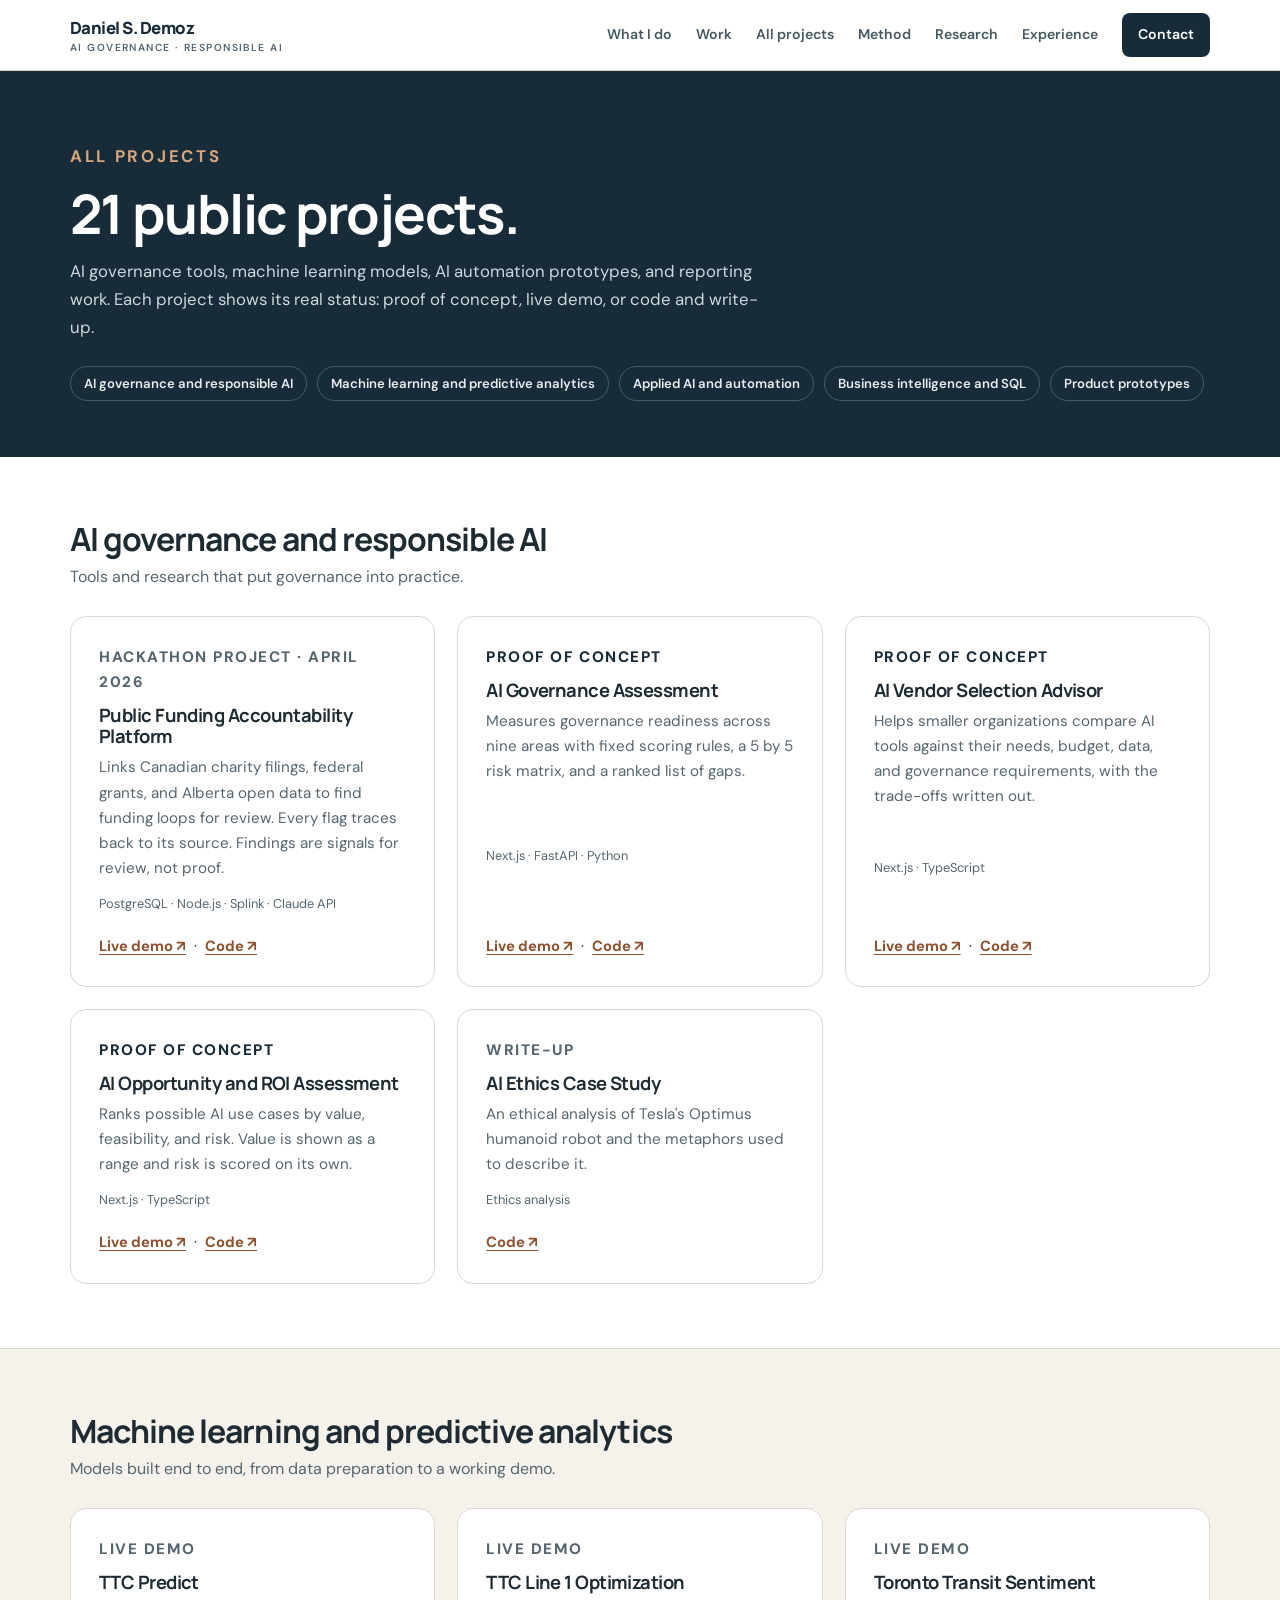
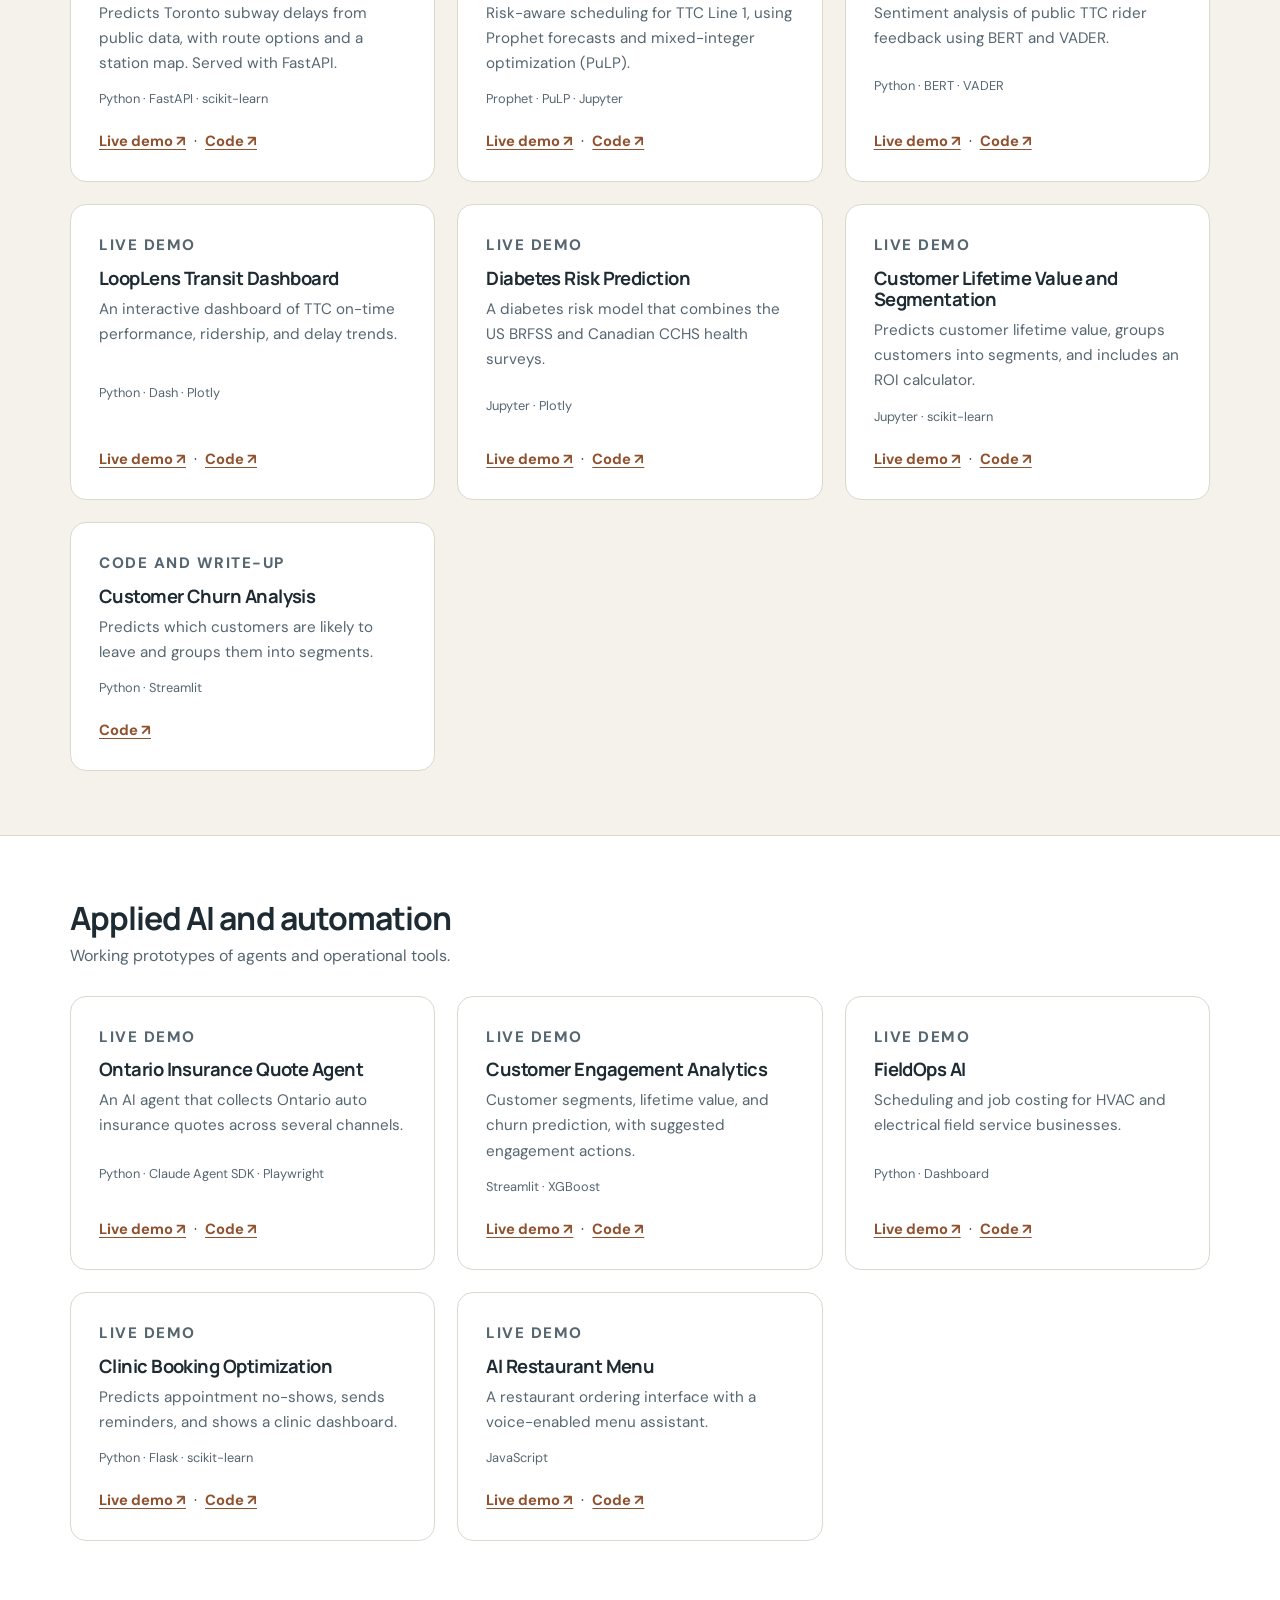
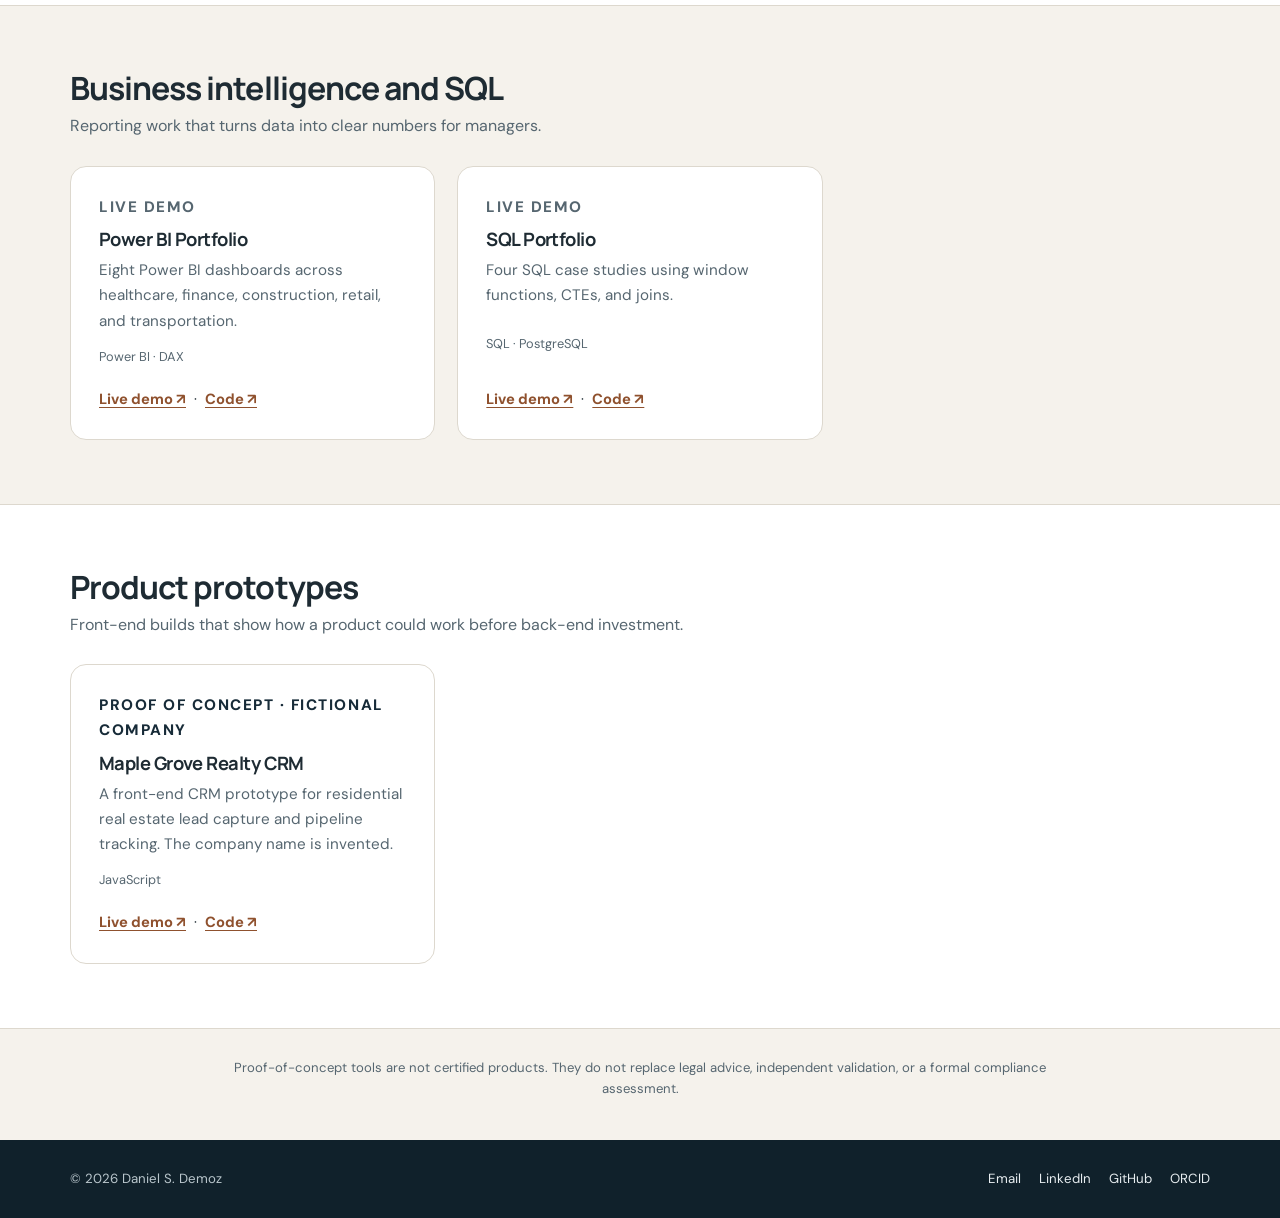
==== commit 91df254f: "Projects: remove ESL portal, now private" ====
--- a/projects.html
+++ b/projects.html
@@ -503,13 +503,6 @@
             <p class="tech">JavaScript</p>
             <div class="project-links"><a class="link" href="https://danieldemoz.github.io/maple-grove-realty-crm/" target="_blank" rel="noopener">Live demo ↗</a> &nbsp;·&nbsp; <a class="link" href="https://github.com/DanielDemoz/maple-grove-realty-crm" target="_blank" rel="noopener">Code ↗</a></div>
           </article>
-          <article class="card pcard">
-            <p class="label">Code and write-up</p>
-            <h3>ESL Placement Portal</h3>
-            <p>Listening and speaking assessment, level placement, and lesson unlocking for English learners.</p>
-            <p class="tech">Node.js · JavaScript</p>
-            <div class="project-links"><a class="link" href="https://github.com/DanielDemoz/esl" target="_blank" rel="noopener">Code ↗</a></div>
-          </article>
         </div>
       </div>
     </section>
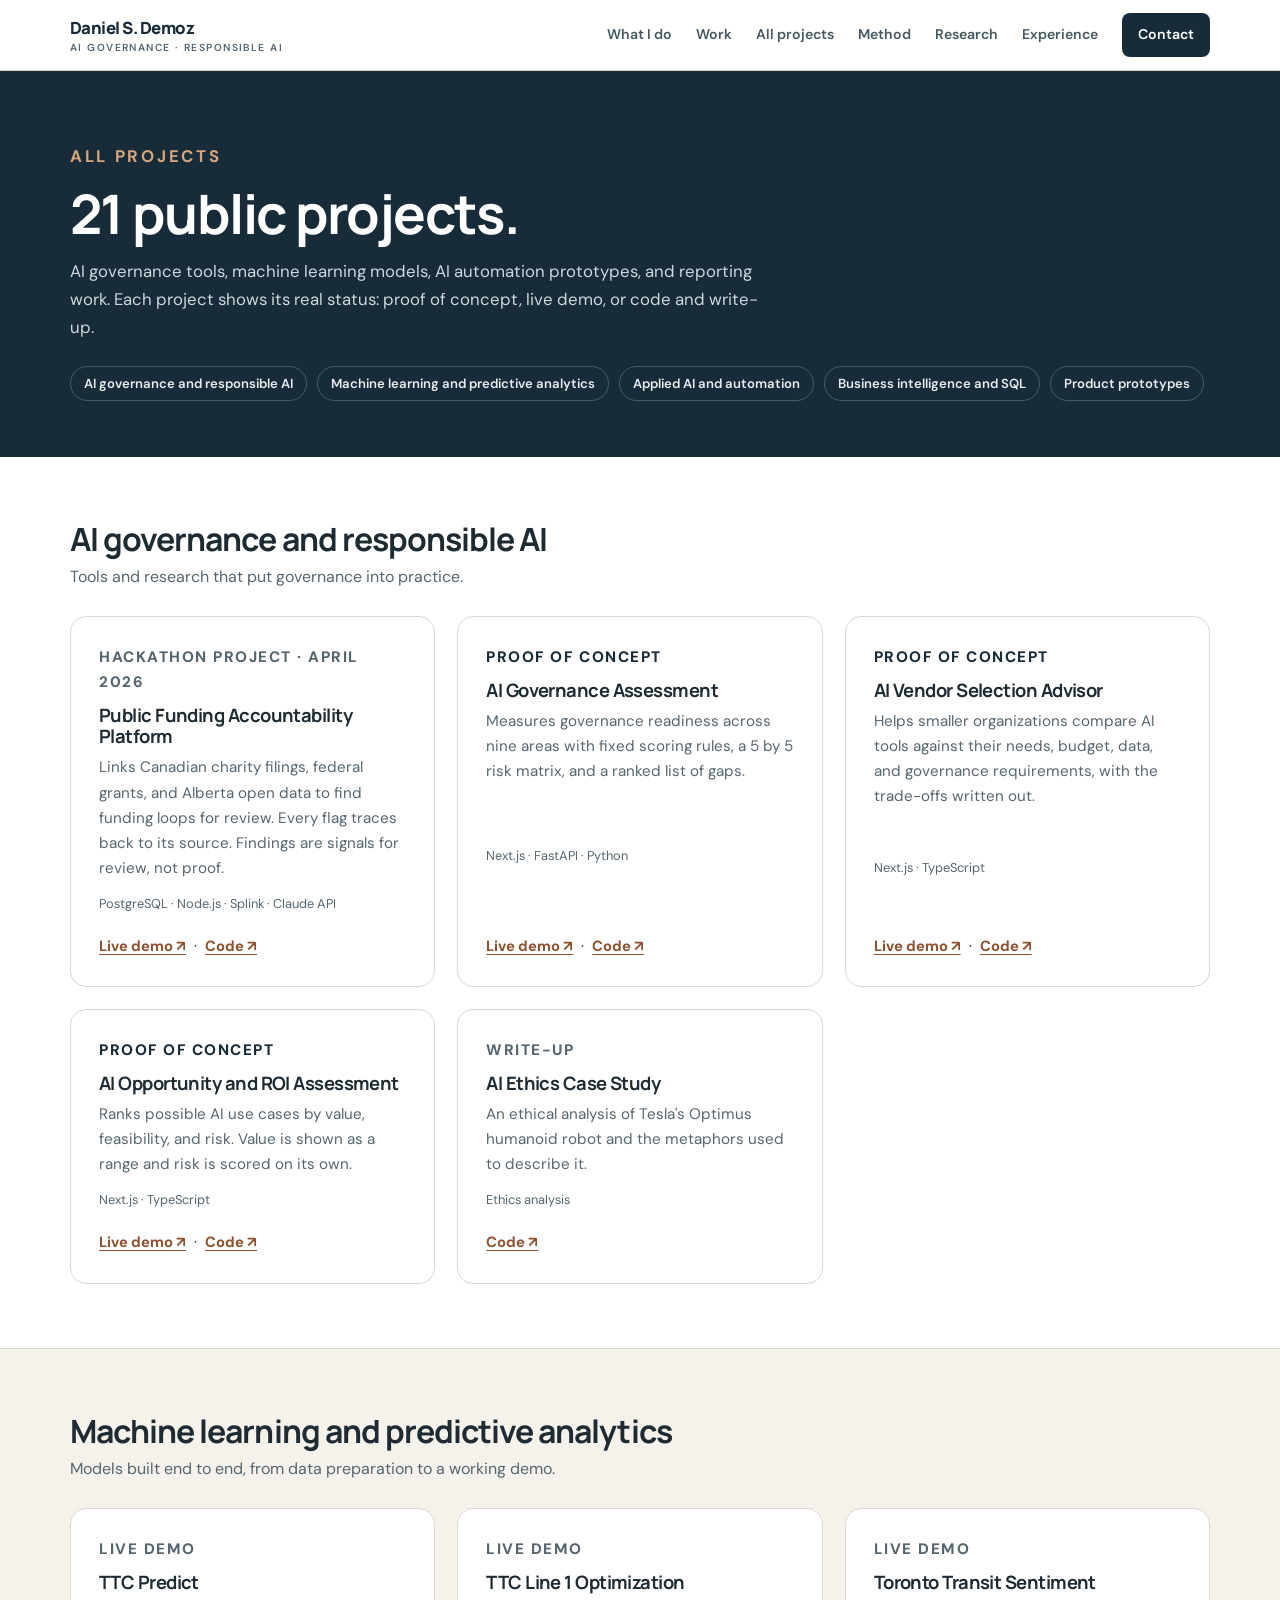
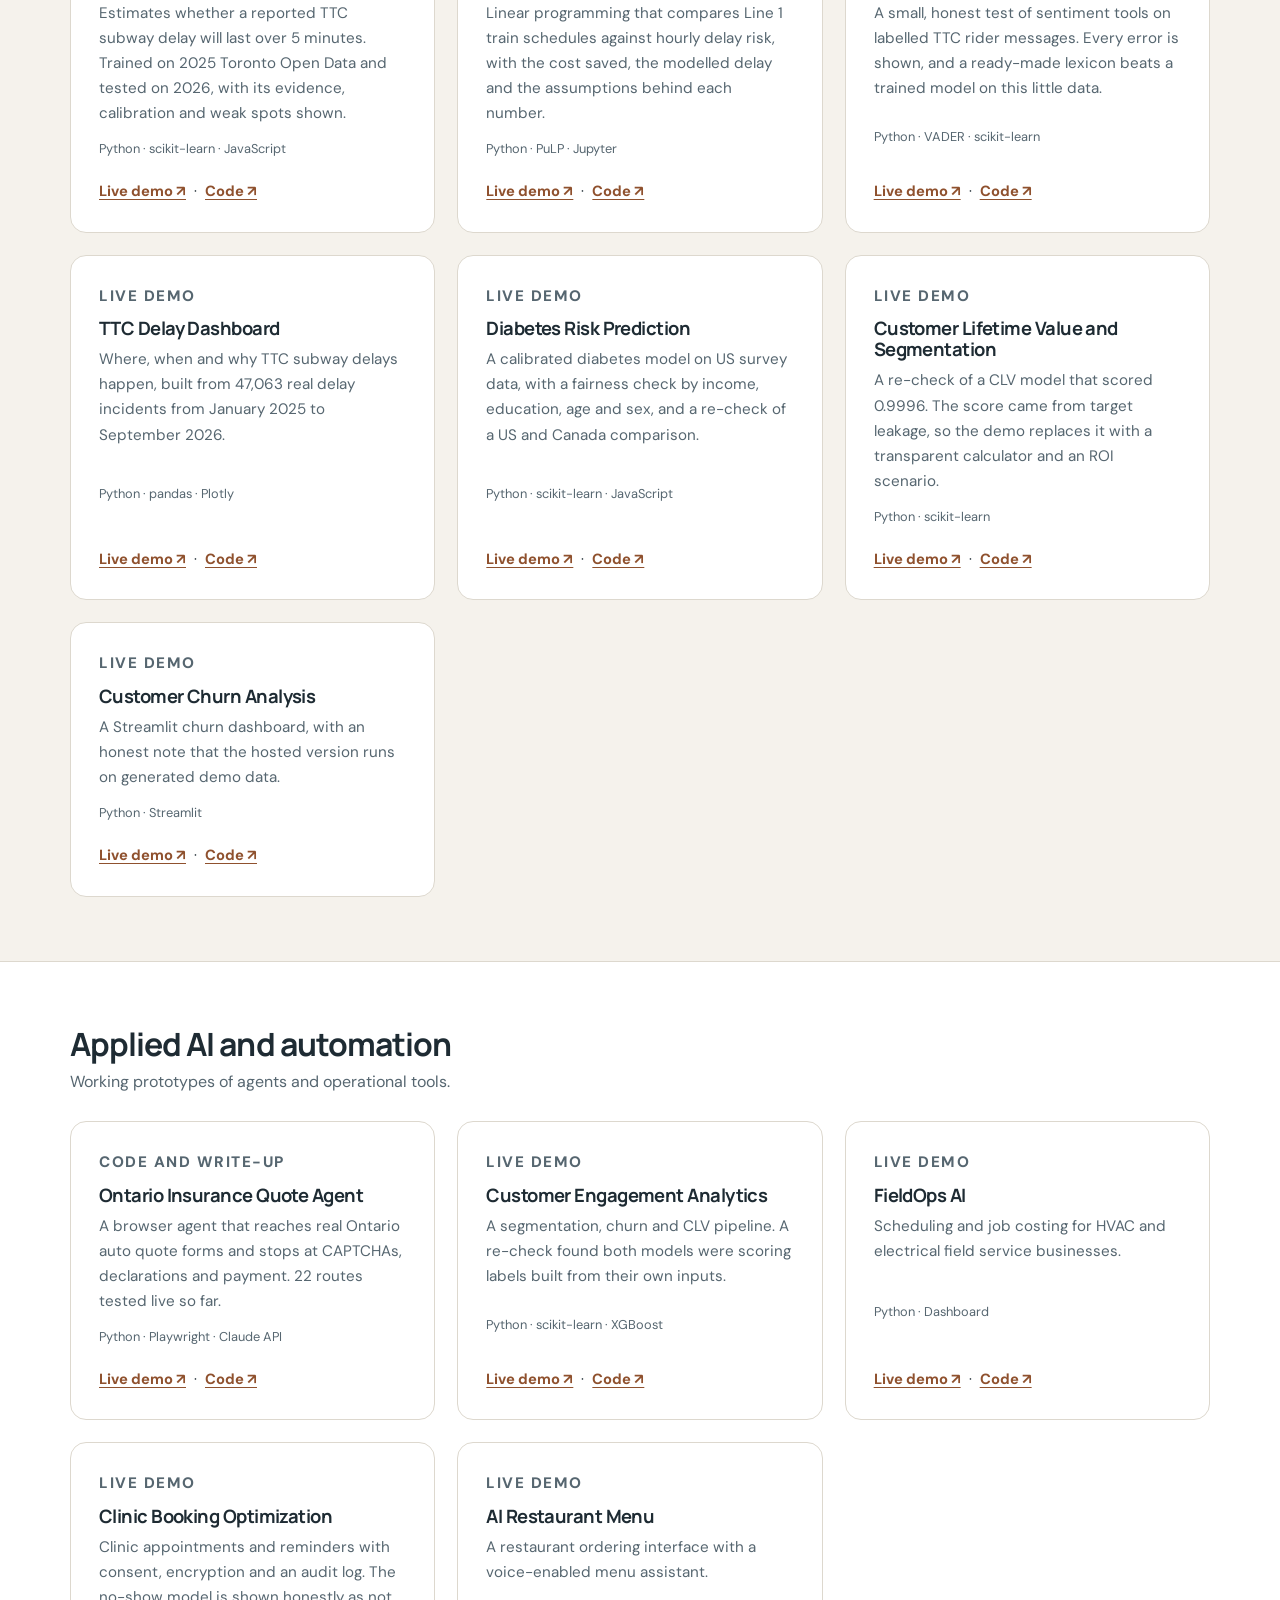
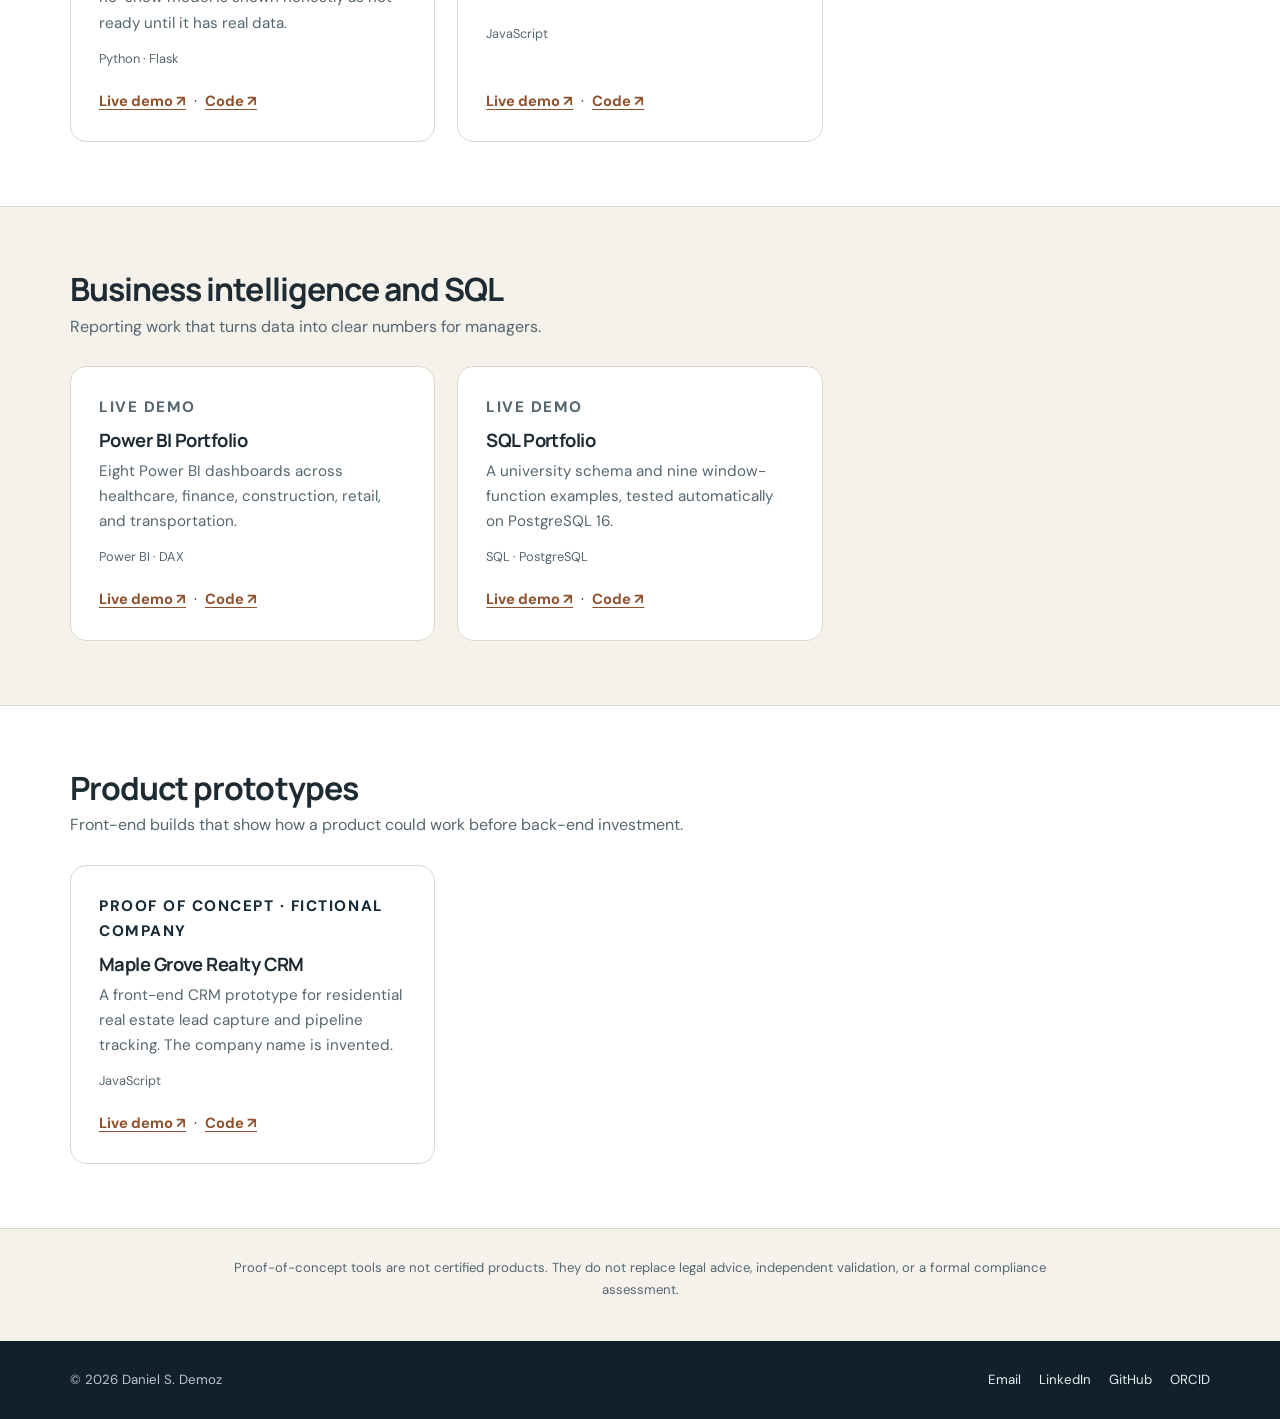
==== commit 2aba618a: "Update project descriptions and screenshots to match the rebuilt repos" ====
--- a/projects.html
+++ b/projects.html
@@ -380,51 +380,51 @@
           <article class="card pcard">
             <p class="label">Live demo</p>
             <h3>TTC Predict</h3>
-            <p>Predicts Toronto subway delays from public data, with route options and a station map. Served with FastAPI.</p>
-            <p class="tech">Python · FastAPI · scikit-learn</p>
+            <p>Estimates whether a reported TTC subway delay will last over 5 minutes. Trained on 2025 Toronto Open Data and tested on 2026, with its evidence, calibration and weak spots shown.</p>
+            <p class="tech">Python · scikit-learn · JavaScript</p>
             <div class="project-links"><a class="link" href="https://danieldemoz.github.io/ttc-predict/" target="_blank" rel="noopener">Live demo ↗</a> &nbsp;·&nbsp; <a class="link" href="https://github.com/DanielDemoz/ttc-predict" target="_blank" rel="noopener">Code ↗</a></div>
           </article>
           <article class="card pcard">
             <p class="label">Live demo</p>
             <h3>TTC Line 1 Optimization</h3>
-            <p>Risk-aware scheduling for TTC Line 1, using Prophet forecasts and mixed-integer optimization (PuLP).</p>
-            <p class="tech">Prophet · PuLP · Jupyter</p>
+            <p>Linear programming that compares Line 1 train schedules against hourly delay risk, with the cost saved, the modelled delay and the assumptions behind each number.</p>
+            <p class="tech">Python · PuLP · Jupyter</p>
             <div class="project-links"><a class="link" href="https://danieldemoz.github.io/TTC-Line1-Optimization/" target="_blank" rel="noopener">Live demo ↗</a> &nbsp;·&nbsp; <a class="link" href="https://github.com/DanielDemoz/TTC-Line1-Optimization" target="_blank" rel="noopener">Code ↗</a></div>
           </article>
           <article class="card pcard">
             <p class="label">Live demo</p>
             <h3>Toronto Transit Sentiment</h3>
-            <p>Sentiment analysis of public TTC rider feedback using BERT and VADER.</p>
-            <p class="tech">Python · BERT · VADER</p>
+            <p>A small, honest test of sentiment tools on labelled TTC rider messages. Every error is shown, and a ready-made lexicon beats a trained model on this little data.</p>
+            <p class="tech">Python · VADER · scikit-learn</p>
             <div class="project-links"><a class="link" href="https://danieldemoz.github.io/toronto-transit-sentiment-nlp/" target="_blank" rel="noopener">Live demo ↗</a> &nbsp;·&nbsp; <a class="link" href="https://github.com/DanielDemoz/toronto-transit-sentiment-nlp" target="_blank" rel="noopener">Code ↗</a></div>
           </article>
           <article class="card pcard">
             <p class="label">Live demo</p>
-            <h3>LoopLens Transit Dashboard</h3>
-            <p>An interactive dashboard of TTC on-time performance, ridership, and delay trends.</p>
-            <p class="tech">Python · Dash · Plotly</p>
+            <h3>TTC Delay Dashboard</h3>
+            <p>Where, when and why TTC subway delays happen, built from 47,063 real delay incidents from January 2025 to September 2026.</p>
+            <p class="tech">Python · pandas · Plotly</p>
             <div class="project-links"><a class="link" href="https://danieldemoz.github.io/interactive-transit-dashboard/" target="_blank" rel="noopener">Live demo ↗</a> &nbsp;·&nbsp; <a class="link" href="https://github.com/DanielDemoz/interactive-transit-dashboard" target="_blank" rel="noopener">Code ↗</a></div>
           </article>
           <article class="card pcard">
             <p class="label">Live demo</p>
             <h3>Diabetes Risk Prediction</h3>
-            <p>A diabetes risk model that combines the US BRFSS and Canadian CCHS health surveys.</p>
-            <p class="tech">Jupyter · Plotly</p>
+            <p>A calibrated diabetes model on US survey data, with a fairness check by income, education, age and sex, and a re-check of a US and Canada comparison.</p>
+            <p class="tech">Python · scikit-learn · JavaScript</p>
             <div class="project-links"><a class="link" href="https://danieldemoz.github.io/Diabetes-Risk-Prediction-Using-BRFSS-US-and-CCHS-Canada/" target="_blank" rel="noopener">Live demo ↗</a> &nbsp;·&nbsp; <a class="link" href="https://github.com/DanielDemoz/Diabetes-Risk-Prediction-Using-BRFSS-US-and-CCHS-Canada" target="_blank" rel="noopener">Code ↗</a></div>
           </article>
           <article class="card pcard">
             <p class="label">Live demo</p>
             <h3>Customer Lifetime Value and Segmentation</h3>
-            <p>Predicts customer lifetime value, groups customers into segments, and includes an ROI calculator.</p>
-            <p class="tech">Jupyter · scikit-learn</p>
+            <p>A re-check of a CLV model that scored 0.9996. The score came from target leakage, so the demo replaces it with a transparent calculator and an ROI scenario.</p>
+            <p class="tech">Python · scikit-learn</p>
             <div class="project-links"><a class="link" href="https://danieldemoz.github.io/customer-segmentation-clv/" target="_blank" rel="noopener">Live demo ↗</a> &nbsp;·&nbsp; <a class="link" href="https://github.com/DanielDemoz/customer-segmentation-clv" target="_blank" rel="noopener">Code ↗</a></div>
           </article>
           <article class="card pcard">
-            <p class="label">Code and write-up</p>
+            <p class="label">Live demo</p>
             <h3>Customer Churn Analysis</h3>
-            <p>Predicts which customers are likely to leave and groups them into segments.</p>
+            <p>A Streamlit churn dashboard, with an honest note that the hosted version runs on generated demo data.</p>
             <p class="tech">Python · Streamlit</p>
-            <div class="project-links"><a class="link" href="https://github.com/DanielDemoz/ecommerce-churn-analysis" target="_blank" rel="noopener">Code ↗</a></div>
+            <div class="project-links"><a class="link" href="https://danieldemoz.github.io/ecommerce-churn-analysis/" target="_blank" rel="noopener">Live demo ↗</a> &nbsp;·&nbsp; <a class="link" href="https://github.com/DanielDemoz/ecommerce-churn-analysis" target="_blank" rel="noopener">Code ↗</a></div>
           </article>
         </div>
       </div>
@@ -434,17 +434,17 @@
         <div class="group-head"><h2>Applied AI and automation</h2><p>Working prototypes of agents and operational tools.</p></div>
         <div class="grid-3">
           <article class="card pcard">
-            <p class="label">Live demo</p>
+            <p class="label">Code and write-up</p>
             <h3>Ontario Insurance Quote Agent</h3>
-            <p>An AI agent that collects Ontario auto insurance quotes across several channels.</p>
-            <p class="tech">Python · Claude Agent SDK · Playwright</p>
+            <p>A browser agent that reaches real Ontario auto quote forms and stops at CAPTCHAs, declarations and payment. 22 routes tested live so far.</p>
+            <p class="tech">Python · Playwright · Claude API</p>
             <div class="project-links"><a class="link" href="https://danieldemoz.github.io/ontario-quote-agent/" target="_blank" rel="noopener">Live demo ↗</a> &nbsp;·&nbsp; <a class="link" href="https://github.com/DanielDemoz/ontario-quote-agent" target="_blank" rel="noopener">Code ↗</a></div>
           </article>
           <article class="card pcard">
             <p class="label">Live demo</p>
             <h3>Customer Engagement Analytics</h3>
-            <p>Customer segments, lifetime value, and churn prediction, with suggested engagement actions.</p>
-            <p class="tech">Streamlit · XGBoost</p>
+            <p>A segmentation, churn and CLV pipeline. A re-check found both models were scoring labels built from their own inputs.</p>
+            <p class="tech">Python · scikit-learn · XGBoost</p>
             <div class="project-links"><a class="link" href="https://danieldemoz.github.io/brukd-ai-customer-engagement/" target="_blank" rel="noopener">Live demo ↗</a> &nbsp;·&nbsp; <a class="link" href="https://github.com/DanielDemoz/brukd-ai-customer-engagement" target="_blank" rel="noopener">Code ↗</a></div>
           </article>
           <article class="card pcard">
@@ -457,8 +457,8 @@
           <article class="card pcard">
             <p class="label">Live demo</p>
             <h3>Clinic Booking Optimization</h3>
-            <p>Predicts appointment no-shows, sends reminders, and shows a clinic dashboard.</p>
-            <p class="tech">Python · Flask · scikit-learn</p>
+            <p>Clinic appointments and reminders with consent, encryption and an audit log. The no-show model is shown honestly as not ready until it has real data.</p>
+            <p class="tech">Python · Flask</p>
             <div class="project-links"><a class="link" href="https://danieldemoz.github.io/ai-booking-optimization/" target="_blank" rel="noopener">Live demo ↗</a> &nbsp;·&nbsp; <a class="link" href="https://github.com/DanielDemoz/ai-booking-optimization" target="_blank" rel="noopener">Code ↗</a></div>
           </article>
           <article class="card pcard">
@@ -485,7 +485,7 @@
           <article class="card pcard">
             <p class="label">Live demo</p>
             <h3>SQL Portfolio</h3>
-            <p>Four SQL case studies using window functions, CTEs, and joins.</p>
+            <p>A university schema and nine window-function examples, tested automatically on PostgreSQL 16.</p>
             <p class="tech">SQL · PostgreSQL</p>
             <div class="project-links"><a class="link" href="https://danieldemoz.github.io/sql-portfolio/" target="_blank" rel="noopener">Live demo ↗</a> &nbsp;·&nbsp; <a class="link" href="https://github.com/DanielDemoz/sql-portfolio" target="_blank" rel="noopener">Code ↗</a></div>
           </article>
